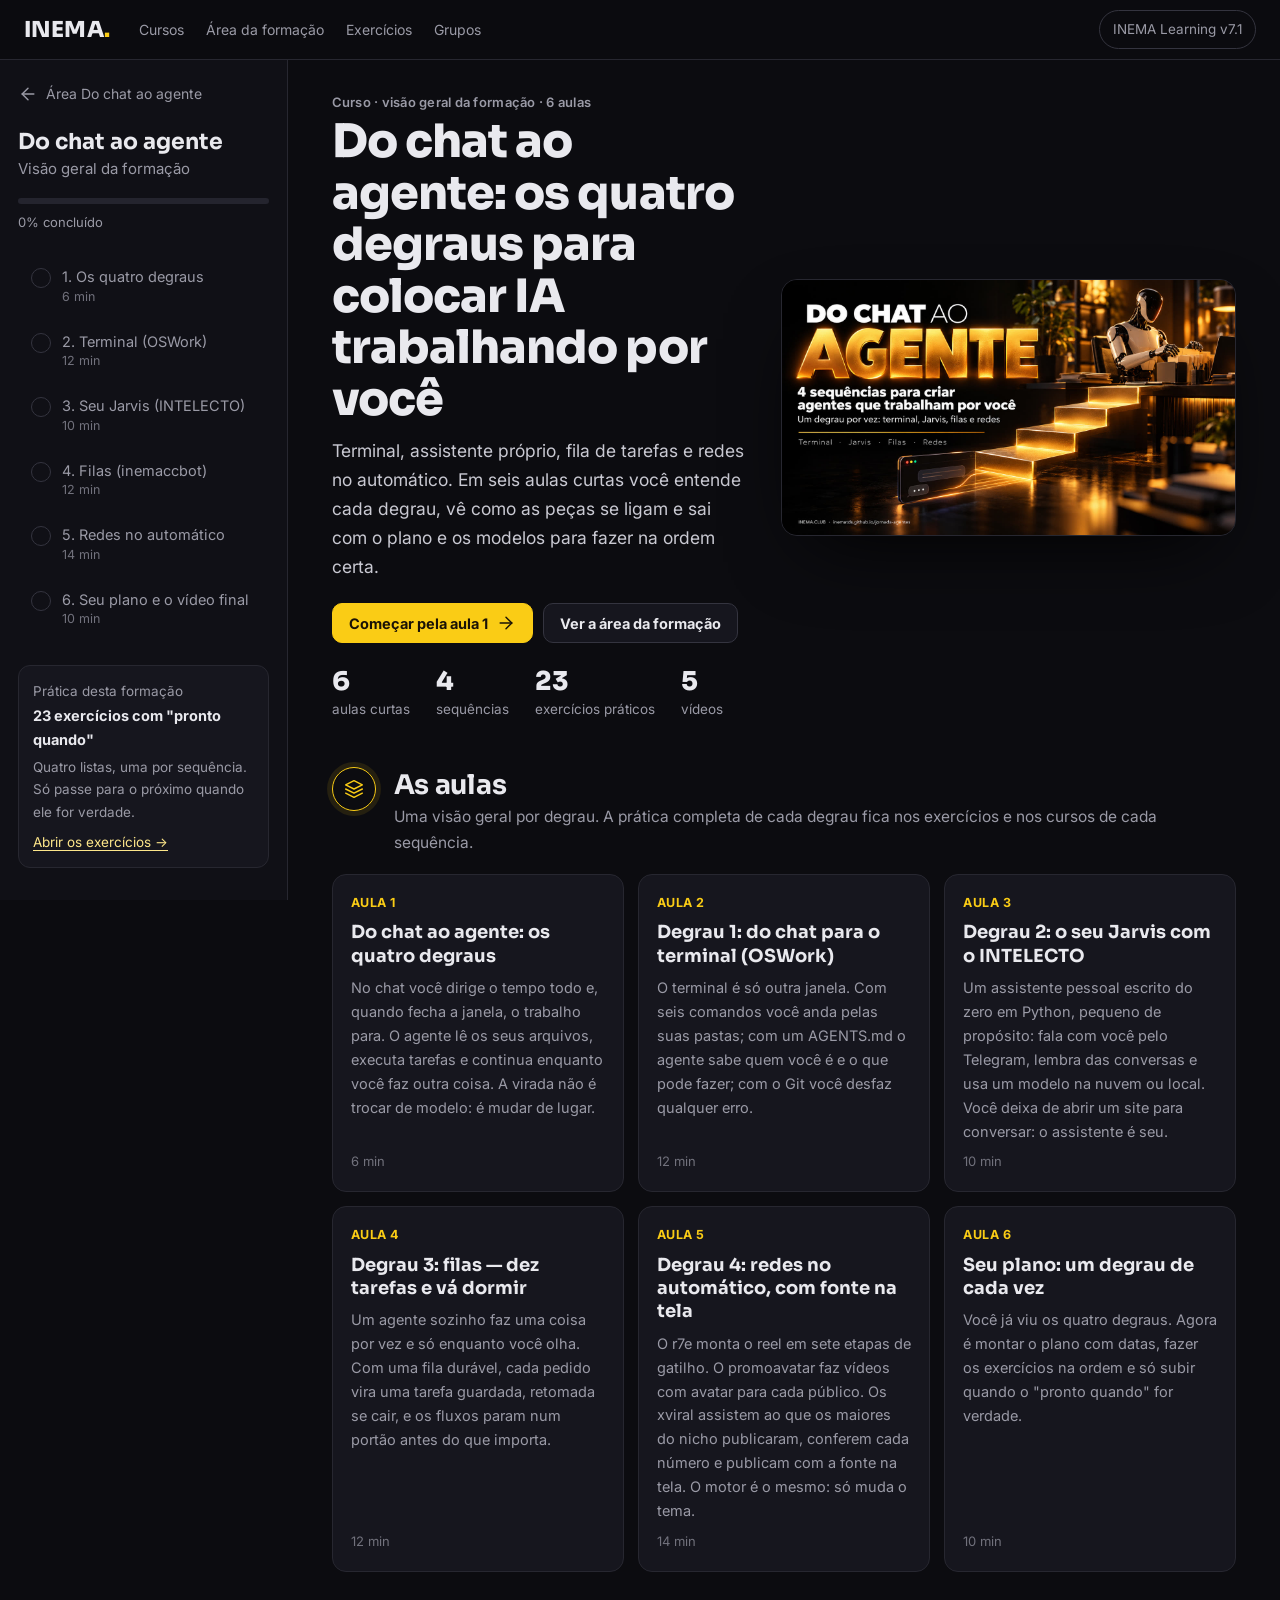
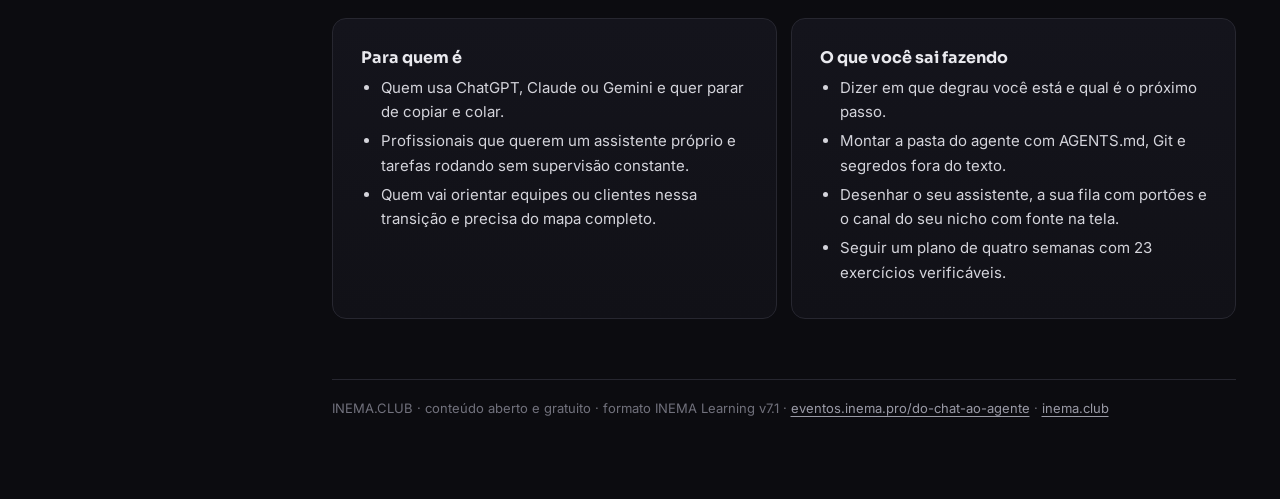
==== index.html @ 0fa1756b "curso Do chat ao agente — primeiro curso INEMA Learning v7.1 (6 aulas, gerador, validador) Co-Author" ====
<!DOCTYPE html>
<html lang="pt-BR">
<head>
<meta charset="utf-8"/>
<meta name="viewport" content="width=device-width, initial-scale=1"/>
<title>Do chat ao agente · INEMA</title>
<meta name="description" content="Terminal, assistente próprio, fila de tarefas e redes no automático. Em seis aulas curtas você entende cada degrau, vê como as peças se ligam e sai com o plano e os modelos para fazer na ordem certa."/>
<meta property="og:title" content="Do chat ao agente · INEMA"/>
<meta property="og:description" content="Terminal, assistente próprio, fila de tarefas e redes no automático. Em seis aulas curtas você entende cada degrau, vê como as peças se ligam e sai com o plano e os modelos para fazer na ordem certa."/>
<meta property="og:image" content="https://inematds.github.io/do-chat-ao-agente-v71/assets/img/capa.jpg"/>
<meta name="theme-color" content="#0c0c10"/>
<link rel="icon" href="assets/img/favicon.svg" type="image/svg+xml"/>
<link rel="canonical" href="https://inematds.github.io/do-chat-ao-agente-v71/"/>
<link rel="preconnect" href="https://fonts.googleapis.com"/><link rel="preconnect" href="https://fonts.gstatic.com" crossorigin/>
<link href="https://fonts.googleapis.com/css2?family=Inter:wght@400;500;600;700&family=JetBrains+Mono:wght@400;600&family=Sora:wght@600;700;800&display=swap" rel="stylesheet"/>
<link rel="stylesheet" href="assets/v71.css"/>
</head><body data-curso="do-chat-ao-agente-v71" data-total="6"><a class="skip" href="#conteudo">Pular para o conteúdo</a><header class="topo"><button type="button" class="menu-btn" aria-expanded="false" aria-controls="lado"><svg class="ico" viewBox="0 0 24 24" aria-hidden="true"><line x1="3" y1="6" x2="21" y2="6"/><line x1="3" y1="12" x2="21" y2="12"/><line x1="3" y1="18" x2="21" y2="18"/></svg>Aulas</button><a class="marca" href="index.html">INEMA<span>.</span></a><nav aria-label="INEMA"><a href="https://inema.club/">Cursos</a><a href="https://eventos.inema.pro/do-chat-ao-agente/">Área da formação</a><a href="https://inematds.github.io/jornada-agentes/guia/">Exercícios</a><a href="https://t.me/apoioinema">Grupos</a></nav><div class="dir"><span class="pill">INEMA Learning v7.1</span></div></header><div class="casca"><aside class="lado" id="lado" aria-label="Aulas"><a class="voltar" href="https://eventos.inema.pro/do-chat-ao-agente/"><svg class="ico" viewBox="0 0 24 24" aria-hidden="true"><line x1="19" y1="12" x2="5" y2="12"/><polyline points="12 19 5 12 12 5"/></svg>Área Do chat ao agente</a><p class="curso-nome">Do chat ao agente</p><p class="curso-sub">Visão geral da formação</p><div class="prog" aria-hidden="true"><i></i></div><span class="prog-txt"><span data-pct>0</span>% concluído</span><ol class="lista-aulas"><li><a href="aulas/visao-geral/index.html" data-slug="visao-geral" class=""><span class="st" aria-hidden="true"></span><span>1. Os quatro degraus<small>6 min</small></span></a></li><li><a href="aulas/terminal/index.html" data-slug="terminal" class=""><span class="st" aria-hidden="true"></span><span>2. Terminal (OSWork)<small>12 min</small></span></a></li><li><a href="aulas/jarvis/index.html" data-slug="jarvis" class=""><span class="st" aria-hidden="true"></span><span>3. Seu Jarvis (INTELECTO)<small>10 min</small></span></a></li><li><a href="aulas/filas/index.html" data-slug="filas" class=""><span class="st" aria-hidden="true"></span><span>4. Filas (inemaccbot)<small>12 min</small></span></a></li><li><a href="aulas/redes/index.html" data-slug="redes" class=""><span class="st" aria-hidden="true"></span><span>5. Redes no automático<small>14 min</small></span></a></li><li><a href="aulas/plano/index.html" data-slug="plano" class=""><span class="st" aria-hidden="true"></span><span>6. Seu plano e o vídeo final<small>10 min</small></span></a></li></ol><div class="lado-card">Prática desta formação<b>23 exercícios com "pronto quando"</b>Quatro listas, uma por sequência. Só passe para o próximo quando ele for verdade.<br/><a href="https://inematds.github.io/jornada-agentes/guia/" target="_blank" rel="noopener">Abrir os exercícios →</a></div></aside><main class="principal" id="conteudo"><div class="miolo"><div class="hero"><div><p class="kicker">Curso · visão geral da formação · 6 aulas</p><h1>Do chat ao agente: os quatro degraus para colocar IA trabalhando por você</h1><p class="lead">Terminal, assistente próprio, fila de tarefas e redes no automático. Em seis aulas curtas você entende cada degrau, vê como as peças se ligam e sai com o plano e os modelos para fazer na ordem certa.</p><div class="acoes-topo" style="margin-top:22px"><a class="btn cheio" href="aulas/visao-geral/index.html">Começar pela aula 1 <svg class="ico" viewBox="0 0 24 24" aria-hidden="true"><line x1="5" y1="12" x2="19" y2="12"/><polyline points="12 5 19 12 12 19"/></svg></a><a class="btn neutro" href="https://eventos.inema.pro/do-chat-ao-agente/">Ver a área da formação</a></div><div class="numeros"><div><b>6</b>aulas curtas</div><div><b>4</b>sequências</div><div><b>23</b>exercícios práticos</div><div><b>5</b>vídeos</div></div></div><figure class="banner" style="margin:0"><img src="assets/img/capa.jpg" alt="Do chat ao agente: a jornada em quatro sequências — terminal, Jarvis, filas e redes." width="1400" height="788"/></figure></div><section class="secao"><div class="sec-cab"><span class="num" aria-hidden="true"><svg class="ico" viewBox="0 0 24 24" aria-hidden="true"><polygon points="12 2 2 7 12 12 22 7 12 2"/><polyline points="2 17 12 22 22 17"/><polyline points="2 12 12 17 22 12"/></svg></span><div><h2>As aulas</h2><p>Uma visão geral por degrau. A prática completa de cada degrau fica nos exercícios e nos cursos de cada sequência.</p></div></div><div class="grade-aulas"><a class="card-aula" href="aulas/visao-geral/index.html"><span class="k">Aula 1</span><h3>Do chat ao agente: os quatro degraus</h3><p>No chat você dirige o tempo todo e, quando fecha a janela, o trabalho para. O agente lê os seus arquivos, executa tarefas e continua enquanto você faz outra coisa. A virada não é trocar de modelo: é mudar de lugar.</p><span class="m">6 min</span></a><a class="card-aula" href="aulas/terminal/index.html"><span class="k">Aula 2</span><h3>Degrau 1: do chat para o terminal (OSWork)</h3><p>O terminal é só outra janela. Com seis comandos você anda pelas suas pastas; com um AGENTS.md o agente sabe quem você é e o que pode fazer; com o Git você desfaz qualquer erro.</p><span class="m">12 min</span></a><a class="card-aula" href="aulas/jarvis/index.html"><span class="k">Aula 3</span><h3>Degrau 2: o seu Jarvis com o INTELECTO</h3><p>Um assistente pessoal escrito do zero em Python, pequeno de propósito: fala com você pelo Telegram, lembra das conversas e usa um modelo na nuvem ou local. Você deixa de abrir um site para conversar: o assistente é seu.</p><span class="m">10 min</span></a><a class="card-aula" href="aulas/filas/index.html"><span class="k">Aula 4</span><h3>Degrau 3: filas — dez tarefas e vá dormir</h3><p>Um agente sozinho faz uma coisa por vez e só enquanto você olha. Com uma fila durável, cada pedido vira uma tarefa guardada, retomada se cair, e os fluxos param num portão antes do que importa.</p><span class="m">12 min</span></a><a class="card-aula" href="aulas/redes/index.html"><span class="k">Aula 5</span><h3>Degrau 4: redes no automático, com fonte na tela</h3><p>O r7e monta o reel em sete etapas de gatilho. O promoavatar faz vídeos com avatar para cada público. Os xviral assistem ao que os maiores do nicho publicaram, conferem cada número e publicam com a fonte na tela. O motor é o mesmo: só muda o tema.</p><span class="m">14 min</span></a><a class="card-aula" href="aulas/plano/index.html"><span class="k">Aula 6</span><h3>Seu plano: um degrau de cada vez</h3><p>Você já viu os quatro degraus. Agora é montar o plano com datas, fazer os exercícios na ordem e só subir quando o "pronto quando" for verdade.</p><span class="m">10 min</span></a></div></section><section class="secao"><div class="duas"><div class="painel"><h3>Para quem é</h3><ul><li>Quem usa ChatGPT, Claude ou Gemini e quer parar de copiar e colar.</li><li>Profissionais que querem um assistente próprio e tarefas rodando sem supervisão constante.</li><li>Quem vai orientar equipes ou clientes nessa transição e precisa do mapa completo.</li></ul></div><div class="painel"><h3>O que você sai fazendo</h3><ul><li>Dizer em que degrau você está e qual é o próximo passo.</li><li>Montar a pasta do agente com AGENTS.md, Git e segredos fora do texto.</li><li>Desenhar o seu assistente, a sua fila com portões e o canal do seu nicho com fonte na tela.</li><li>Seguir um plano de quatro semanas com 23 exercícios verificáveis.</li></ul></div></div></section><footer class="rodape">INEMA.CLUB · conteúdo aberto e gratuito · formato INEMA Learning v7.1 · <a href="https://eventos.inema.pro/do-chat-ao-agente/">eventos.inema.pro/do-chat-ao-agente</a> · <a href="https://inema.club/">inema.club</a></footer></div></main></div><script src="assets/v71.js"></script></body></html>
---- assets/v71.css ----
/* INEMA Learning v7.1 — layout do mock "Agentes de IA na Prática" + didática v7 */
:root{
  --bg:#0c0c10;--bg2:#101016;--card:#16161e;--card2:#1b1b24;--line:#272730;--line2:#34343f;
  --txt:#e9e9ee;--mut:#9a9aa6;--mut2:#71717c;
  --amb:#FACC15;--amb2:#fde68a;--amb-ink:#1a1206;--amb-a:rgba(250,204,21,.10);--amb-b:rgba(250,204,21,.32);
  --ok:#4ade80;--ok-a:rgba(74,222,128,.10);--bad:#f87171;--bad-a:rgba(248,113,113,.10);--sky:#38bdf8;
  --side:288px;--top:60px;--max:1180px;--r:14px;
  --sora:"Sora",ui-sans-serif,system-ui,sans-serif;--inter:"Inter",ui-sans-serif,system-ui,sans-serif;--mono:"JetBrains Mono",ui-monospace,SFMono-Regular,Menlo,monospace;
}
*{box-sizing:border-box}
[hidden]{display:none!important}
html{background:var(--bg);scroll-behavior:smooth;scroll-padding-top:calc(var(--top) + 16px)}
body{margin:0;background:var(--bg);color:var(--txt);font:16px/1.65 var(--inter);-webkit-font-smoothing:antialiased}
a{color:var(--amb2);text-underline-offset:3px}
img,video,svg{max-width:100%}
code{font-family:var(--mono);font-size:.88em;background:#1f1f29;border:1px solid var(--line);border-radius:6px;padding:.08em .38em;color:#f5f5f7}
:focus-visible{outline:2px solid var(--amb);outline-offset:3px;border-radius:8px}
.skip{position:fixed;left:16px;top:-60px;z-index:99;background:var(--amb);color:var(--amb-ink);padding:8px 14px;border-radius:10px;font-weight:700}
.skip:focus{top:10px}
.ico{width:20px;height:20px;flex:none;stroke:currentColor;fill:none;stroke-width:1.7;stroke-linecap:round;stroke-linejoin:round}

/* barra do topo */
.topo{position:sticky;top:0;z-index:60;height:var(--top);display:flex;align-items:center;gap:28px;padding:0 24px;background:rgba(12,12,16,.92);backdrop-filter:blur(12px);border-bottom:1px solid var(--line)}
.marca{font:800 22px/1 var(--sora);letter-spacing:.02em;color:var(--txt);text-decoration:none}
.marca span{color:var(--amb)}
.topo nav{display:flex;gap:22px;font-size:14px}
.topo nav a{color:var(--mut);text-decoration:none}.topo nav a:hover{color:var(--txt)}
.topo .dir{margin-left:auto;display:flex;gap:10px;align-items:center}
.menu-btn{display:none;align-items:center;gap:8px;background:var(--card);border:1px solid var(--line);color:var(--txt);border-radius:10px;padding:8px 12px;font:600 14px var(--inter);cursor:pointer}

/* casca */
.casca{display:grid;grid-template-columns:var(--side) minmax(0,1fr);min-height:calc(100vh - var(--top))}
.lado{position:sticky;top:var(--top);height:calc(100vh - var(--top));overflow-y:auto;border-right:1px solid var(--line);padding:22px 18px 30px;background:var(--bg2)}
.voltar{display:inline-flex;gap:8px;align-items:center;color:var(--mut);font-size:14px;text-decoration:none}
.voltar:hover{color:var(--txt)}
.curso-nome{margin:18px 0 2px;font:700 22px/1.2 var(--sora)}
.curso-sub{margin:0;color:var(--mut);font-size:15px}
.prog{margin:16px 0 4px;height:6px;border-radius:99px;background:#24242e;overflow:hidden}
.prog i{display:block;height:100%;width:0;background:var(--amb);border-radius:99px;transition:width .4s}
.prog-txt{font-size:13px;color:var(--mut)}
.lista-aulas{list-style:none;margin:22px 0 0;padding:0;display:grid;gap:4px}
.lista-aulas a{display:flex;gap:11px;align-items:flex-start;padding:10px 12px;border-radius:10px;color:var(--mut);text-decoration:none;font-size:14.5px;line-height:1.35;border:1px solid transparent}
.lista-aulas a:hover{background:var(--card);color:var(--txt)}
.lista-aulas a .st{flex:none;width:20px;height:20px;border-radius:50%;border:1.6px solid var(--line2);display:grid;place-items:center;margin-top:1px}
.lista-aulas a.feita .st{background:var(--ok-a);border-color:var(--ok)}
.lista-aulas a.feita .st::after{content:"";width:8px;height:5px;border:2px solid var(--ok);border-top:0;border-right:0;transform:rotate(-45deg) translate(1px,-1px)}
.lista-aulas a.atual{background:var(--amb-a);border-color:var(--amb-b);color:var(--txt)}
.lista-aulas a.atual .st{border-color:var(--amb);background:var(--amb)}
.lista-aulas small{display:block;color:var(--mut2);font-size:12.5px;margin-top:2px}
.lado-card{margin-top:26px;border:1px solid var(--line);border-radius:12px;padding:14px;background:var(--card);font-size:13.5px;color:var(--mut)}
.lado-card b{display:block;color:var(--txt);font-size:14.5px;margin:2px 0 4px}
.lado-card a{display:inline-block;margin-top:8px}

/* principal */
.principal{min-width:0;padding:34px clamp(18px,3.4vw,48px) 80px}
.miolo{max-width:var(--max);margin:0 auto}
.aula-topo{display:flex;gap:24px;align-items:flex-start;justify-content:space-between}
.kicker{margin:0 0 6px;font:600 13px var(--inter);color:var(--mut);letter-spacing:.02em}
h1{margin:0;font:800 clamp(30px,4vw,46px)/1.12 var(--sora);letter-spacing:-.02em}
.lead{margin:12px 0 0;max-width:68ch;color:#c9c9d2;font-size:17.5px}
.acoes-topo{display:flex;gap:10px;flex:none;margin-top:8px}
.pill{display:inline-flex;align-items:center;gap:7px;border:1px solid var(--line2);border-radius:99px;padding:7px 13px;font-size:13.5px;color:var(--mut);white-space:nowrap}
.btn{display:inline-flex;align-items:center;gap:8px;border-radius:10px;padding:9px 16px;font:700 14.5px var(--inter);text-decoration:none;cursor:pointer;border:1px solid var(--amb-b);color:var(--amb);background:var(--amb-a);white-space:nowrap}
.btn:hover{background:rgba(250,204,21,.18)}
.btn.cheio{background:var(--amb);color:var(--amb-ink);border-color:var(--amb)}
.btn.cheio:hover{background:#fde047}
.btn.neutro{border-color:var(--line2);color:var(--txt);background:var(--card)}

/* nesta aula */
.nesta{margin:26px 0 8px;border:1px solid var(--line);border-radius:var(--r);background:var(--card);padding:18px 20px}
.nesta h2{margin:0 0 14px;font:700 17px var(--sora)}
.nesta ul{list-style:none;margin:0;padding:0;display:grid;grid-template-columns:repeat(4,minmax(0,1fr));gap:14px}
.nesta li{display:flex;gap:12px;align-items:center;font-size:14.5px;color:#d4d4db;line-height:1.35}
.nesta li .ic{flex:none;width:38px;height:38px;border-radius:10px;border:1px solid var(--amb-b);background:var(--amb-a);display:grid;place-items:center;color:var(--amb)}
.objetivo{margin:14px 0 0;padding:12px 16px;border-left:3px solid var(--amb);background:var(--bg2);border-radius:0 10px 10px 0;font-size:15px;color:#d8d8df}
.objetivo b{color:var(--amb)}

/* seções numeradas */
.secao{margin-top:46px}
.sec-cab{display:flex;gap:18px;align-items:flex-start;margin-bottom:18px}
.num{flex:none;width:44px;height:44px;border-radius:50%;display:grid;place-items:center;border:1.6px solid var(--amb);color:var(--amb);font:700 18px var(--sora);box-shadow:0 0 0 5px var(--amb-a)}
.sec-cab h2{margin:2px 0 2px;font:700 clamp(22px,2.4vw,27px)/1.25 var(--sora);letter-spacing:-.01em}
.sec-cab p{margin:0;color:var(--mut);font-size:15.5px}
.painel{border:1px solid var(--line);border-radius:var(--r);background:linear-gradient(180deg,#14141c,#111117);padding:clamp(16px,2.4vw,28px)}
.texto p{margin:0 0 12px;max-width:74ch;color:#d4d4db}
.texto p:last-child{margin-bottom:0}
.texto b{color:var(--txt)}

/* diagrama (infográfico) */
.dg{display:flex;align-items:stretch;gap:0;justify-content:center}
.dg-no{position:relative;flex:1 1 0;min-width:0;border:1px solid var(--line2);border-radius:12px;background:var(--card);padding:16px 14px;text-align:left;cursor:pointer;color:var(--txt);font:inherit;transition:border-color .2s,box-shadow .2s,transform .2s;display:flex;flex-direction:column;gap:8px}
.dg-no:hover{border-color:#4a4a56;transform:translateY(-2px)}
.dg-no.forte{border-color:var(--amb);box-shadow:0 0 0 1px var(--amb-b),0 18px 50px -20px rgba(250,204,21,.35);background:linear-gradient(180deg,rgba(250,204,21,.07),var(--card) 60%)}
.dg-no[aria-pressed="true"]{border-color:var(--amb);box-shadow:0 0 0 3px var(--amb-a)}
.dg-no .cab{display:flex;gap:10px;align-items:center;font:700 15.5px/1.25 var(--sora)}
.dg-no .cab .ic{width:34px;height:34px;border-radius:9px;display:grid;place-items:center;background:#20202a;color:var(--amb);flex:none}
.dg-no.forte .cab .ic{background:var(--amb);color:var(--amb-ink)}
.dg-no .sub{font-size:13px;color:var(--mut);line-height:1.4}
.dg-no ul{list-style:none;margin:2px 0 0;padding:0;display:grid;gap:6px}
.dg-no li{display:flex;gap:8px;align-items:center;font-size:13px;color:#d0d0d8;border:1px solid var(--line);border-radius:8px;padding:6px 8px;background:#121219;line-height:1.3}
.dg-no li .ico{width:15px;height:15px;color:var(--amb)}
.dg-seta{flex:none;width:34px;display:grid;place-items:center;color:var(--amb)}
.dg-seta svg{width:24px;height:24px}
.dg-volta{margin-top:12px;border:1.5px dashed var(--amb-b);border-top:0;border-radius:0 0 14px 14px;height:22px;position:relative}
.dg-volta span{position:absolute;left:50%;bottom:-11px;transform:translateX(-50%);background:#121218;padding:0 10px;color:var(--amb);font-size:13px;white-space:nowrap}
.dg-detalhe{margin-top:22px;border:1px solid var(--line);border-radius:12px;background:var(--bg2);padding:14px 16px;min-height:56px;font-size:15px;color:#d4d4db}
.dg-detalhe b{color:var(--amb)}
.dg-legenda{margin:12px 0 0;font-size:13px;color:var(--mut2)}
.dg.escada{align-items:flex-end}
.dg.escada .dg-seta{align-self:center}
.dg.escada .dg-no:nth-of-type(2){margin-bottom:28px}.dg.escada .dg-no:nth-of-type(3){margin-bottom:56px}.dg.escada .dg-no:nth-of-type(4){margin-bottom:84px}

/* passos (exploração) */
.passos-tabs{display:grid;grid-template-columns:repeat(var(--n,4),minmax(0,1fr));gap:10px}
.ptab{display:flex;gap:12px;align-items:center;text-align:left;border:1px solid var(--line2);background:var(--card);color:var(--txt);border-radius:12px;padding:12px 14px;cursor:pointer;font:inherit}
.ptab .pn{flex:none;width:32px;height:32px;border-radius:50%;display:grid;place-items:center;background:#22222c;color:var(--txt);font:700 14px var(--sora)}
.ptab b{display:block;font:700 14.5px/1.25 var(--sora)}
.ptab small{display:block;color:var(--mut);font-size:12.5px;line-height:1.3;margin-top:2px}
.ptab[aria-selected="true"]{background:var(--amb);border-color:var(--amb);color:var(--amb-ink)}
.ptab[aria-selected="true"] .pn{background:var(--amb-ink);color:var(--amb)}
.ptab[aria-selected="true"] small{color:#3f3410}
.pcorpo{margin-top:14px;display:grid;grid-template-columns:minmax(0,1fr) minmax(0,1fr);gap:16px}
.pcorpo[hidden]{display:none}
.pcorpo h3{margin:0 0 8px;font:700 19px var(--sora);color:var(--amb)}
.pcorpo p{margin:0 0 10px;color:#d4d4db;font-size:15px}
.ex{border:1px solid var(--line);border-radius:12px;background:var(--bg2);padding:14px 16px;font-size:14.5px;color:#d4d4db}
.ex .rot{display:block;font:700 13px var(--inter);color:var(--txt);margin-bottom:6px}
.ex q{display:block;color:#e7e7ec;font-style:normal}

/* código / prompt */
.cods{display:grid;grid-template-columns:minmax(0,1.1fr) minmax(0,.9fr);gap:16px;align-items:start}
.cods.um{grid-template-columns:1fr}
.cod{border:1px solid var(--line);border-radius:12px;background:#0f0f15;overflow:hidden}
.cod+.cod{margin-top:14px}
.cod-cab{display:flex;align-items:center;gap:10px;padding:9px 12px;border-bottom:1px solid var(--line);background:#14141b;font-size:13.5px;color:var(--mut)}
.cod-cab b{color:var(--txt);font-weight:600}
.copiar{margin-left:auto;display:inline-flex;gap:6px;align-items:center;border:1px solid var(--line2);background:var(--card);color:var(--txt);border-radius:8px;padding:5px 10px;font:600 12.5px var(--inter);cursor:pointer}
.copiar.ok{border-color:var(--ok);color:var(--ok)}
.cod pre{margin:0;padding:14px 16px;overflow-x:auto;font:13.5px/1.65 var(--mono);color:#e4e4ea;white-space:pre}
.cod pre .c{color:#7d7d8a}
.saida{border:1px solid var(--line);border-radius:12px;background:var(--card);overflow:hidden}
.saida-tabs{display:flex;border-bottom:1px solid var(--line)}
.saida-tabs button{background:none;border:0;border-bottom:2px solid transparent;color:var(--mut);padding:10px 14px;font:600 13.5px var(--inter);cursor:pointer}
.saida-tabs button[aria-selected="true"]{color:var(--amb);border-bottom-color:var(--amb)}
.saida-corpo{padding:14px 16px;font-size:14.5px;color:#d4d4db}
.saida-corpo[hidden]{display:none}
.saida-corpo ol,.saida-corpo ul{margin:0;padding-left:20px}
.saida-corpo li{margin:5px 0}
.selo{display:inline-block;margin-bottom:8px;font:700 11px var(--inter);letter-spacing:.06em;text-transform:uppercase;color:var(--mut);border:1px solid var(--line2);border-radius:99px;padding:2px 9px}
.selo.real{color:var(--ok);border-color:rgba(74,222,128,.4)}

/* prática */
.exs{display:grid;grid-template-columns:repeat(2,minmax(0,1fr));gap:14px}
.exc{border:1px solid var(--line);border-radius:12px;background:var(--card);padding:16px 18px;display:flex;flex-direction:column;gap:8px}
.exc .t{display:flex;gap:10px;align-items:baseline;justify-content:space-between}
.exc h3{margin:0;font:700 16px/1.3 var(--sora)}
.exc .min{flex:none;font-size:12.5px;color:var(--mut)}
.exc p{margin:0;font-size:14.5px;color:#cfcfd7}
.exc .pronto{margin-top:auto;border-top:1px solid var(--line);padding-top:10px;font-size:14px;color:#d8d8df}
.exc .pronto b{color:var(--ok)}
.exc label{display:flex;gap:8px;align-items:center;font-size:13.5px;color:var(--mut);cursor:pointer}
.exc input{accent-color:var(--amb);width:16px;height:16px}

/* vídeo */
.video{border:1px solid var(--line);border-radius:var(--r);overflow:hidden;background:#000}
.video video{display:block;width:100%;aspect-ratio:16/9;background:#000}
.video-leg{display:flex;gap:12px;align-items:center;justify-content:space-between;flex-wrap:wrap;padding:12px 16px;background:var(--card);font-size:14px;color:var(--mut)}
.video-leg b{color:var(--txt)}

/* quiz */
.quiz{display:grid;grid-template-columns:minmax(0,1.15fr) minmax(0,.85fr);gap:16px;align-items:start}
.q-cont{font-size:13px;color:var(--mut);margin:0 0 4px}
.q-p{margin:0 0 14px;font:700 18px/1.35 var(--sora)}
.q-ops{display:grid;gap:8px}
.q-op{display:flex;gap:12px;align-items:center;text-align:left;border:1px solid var(--line2);background:var(--card);color:#dcdce3;border-radius:10px;padding:10px 12px;font:inherit;font-size:15px;cursor:pointer}
.q-op .l{flex:none;width:26px;height:26px;border-radius:50%;border:1.5px solid var(--line2);display:grid;place-items:center;font:700 13px var(--sora)}
.q-op:hover:not([disabled]){border-color:#55555f}
.q-op.certa{border-color:var(--ok);background:var(--ok-a);color:var(--txt)}
.q-op.certa .l{border-color:var(--ok);color:var(--ok)}
.q-op.errada{border-color:var(--bad);background:var(--bad-a)}
.q-op.errada .l{border-color:var(--bad);color:var(--bad)}
.q-op[disabled]{cursor:default}
.q-fb{border:1px solid var(--line);border-radius:12px;background:var(--card);padding:16px;font-size:14.5px;color:#d4d4db;min-height:120px}
.q-fb .r{display:flex;gap:8px;align-items:center;font:700 16px var(--sora);margin-bottom:6px}
.q-fb .r.ok{color:var(--ok)}.q-fb .r.no{color:var(--bad)}
.q-fb .aguarda{color:var(--mut)}
.q-nav{margin-top:14px;display:flex;gap:10px;justify-content:flex-end}
.cert-tag{display:inline-flex;gap:6px;align-items:center;font-size:12px;color:var(--amb);border:1px solid var(--amb-b);border-radius:99px;padding:2px 9px;margin-left:8px;vertical-align:middle;font-family:var(--inter);font-weight:600}

/* resumo e rodapé da aula */
.resumo{display:grid;grid-template-columns:repeat(3,minmax(0,1fr));gap:14px}
.resumo div{border:1px solid var(--line);border-radius:12px;background:var(--card);padding:14px 16px;font-size:14.5px;color:#d4d4db}
.resumo div b{display:block;color:var(--amb);font:700 13px var(--inter);letter-spacing:.04em;text-transform:uppercase;margin-bottom:4px}
.fim-aula{margin-top:46px;display:flex;gap:12px;flex-wrap:wrap;justify-content:space-between;align-items:center;border-top:1px solid var(--line);padding-top:22px}
.fim-aula .concluir[aria-pressed="true"]{border-color:var(--ok);color:var(--ok);background:var(--ok-a)}
.links{display:flex;flex-wrap:wrap;gap:10px}
.links a{display:inline-flex;gap:8px;align-items:center;border:1px solid var(--line2);border-radius:10px;padding:8px 12px;color:var(--txt);text-decoration:none;font-size:14px;background:var(--card)}
.links a:hover{border-color:var(--amb-b)}
.rodape{margin-top:60px;color:var(--mut2);font-size:13px;border-top:1px solid var(--line);padding-top:18px}
.rodape a{color:var(--mut)}

/* landing do curso */
.hero{display:grid;grid-template-columns:minmax(0,1fr) minmax(0,1.1fr);gap:36px;align-items:center}
.hero .banner{border:1px solid var(--line);border-radius:16px;overflow:hidden;box-shadow:0 30px 80px -30px #000}
.hero .banner img{display:block;width:100%;height:auto}
.numeros{display:flex;gap:26px;flex-wrap:wrap;margin-top:22px}
.numeros div{font-size:13.5px;color:var(--mut)}
.numeros b{display:block;font:800 26px var(--sora);color:var(--txt)}
.grade-aulas{display:grid;grid-template-columns:repeat(3,minmax(0,1fr));gap:14px}
.card-aula{display:flex;flex-direction:column;gap:8px;border:1px solid var(--line);border-radius:14px;background:var(--card);padding:18px;text-decoration:none;color:var(--txt);transition:border-color .2s,transform .2s}
.card-aula:hover{border-color:var(--amb-b);transform:translateY(-2px)}
.card-aula .k{font-size:12.5px;color:var(--amb);font-weight:700;letter-spacing:.04em;text-transform:uppercase}
.card-aula h3{margin:0;font:700 18px/1.3 var(--sora)}
.card-aula p{margin:0;color:var(--mut);font-size:14.5px}
.card-aula .m{margin-top:auto;font-size:13px;color:var(--mut2)}
.duas{display:grid;grid-template-columns:repeat(2,minmax(0,1fr));gap:14px}
.duas .painel h3{margin:0 0 8px;font:700 16px var(--sora)}
.duas .painel ul{margin:0;padding-left:20px;color:#d4d4db;font-size:15px}
.duas .painel li{margin:4px 0}

/* responsivo */
@media (max-width:1100px){
  .nesta ul{grid-template-columns:repeat(2,minmax(0,1fr))}
  .cods,.quiz,.pcorpo{grid-template-columns:1fr}
  .grade-aulas{grid-template-columns:repeat(2,minmax(0,1fr))}
  .passos-tabs{grid-template-columns:repeat(2,minmax(0,1fr))}
}
@media (max-width:900px){
  .casca{grid-template-columns:1fr}
  .lado{position:fixed;inset:var(--top) auto 0 0;width:min(320px,88vw);z-index:70;transform:translateX(-105%);transition:transform .25s;box-shadow:20px 0 60px #000}
  body.lado-aberto .lado{transform:none}
  .menu-btn{display:inline-flex}
  .topo nav{display:none}
  .dg{flex-direction:column}
  .dg-seta{width:auto;height:30px;transform:rotate(90deg)}
  .dg.escada .dg-no{margin-bottom:0!important}
  .hero{grid-template-columns:1fr}
  .resumo,.exs,.duas{grid-template-columns:1fr}
  .aula-topo{flex-direction:column;gap:10px}
}
@media (max-width:560px){
  .principal{padding:24px 16px 60px}
  .nesta ul,.grade-aulas,.passos-tabs{grid-template-columns:1fr}
  .sec-cab{gap:12px}.num{width:38px;height:38px;font-size:16px}
  .topo{padding:0 16px;gap:12px}
  .lead{font-size:16.5px}
}
@media (prefers-reduced-motion:reduce){*{transition:none!important;scroll-behavior:auto!important}}

/* simulação da fila */
.simfila .sim-cols{display:grid;grid-template-columns:repeat(4,minmax(0,1fr));gap:14px}
.simfila .col{border:1px solid var(--line);border-radius:12px;background:var(--bg2);padding:12px;min-height:220px}
.simfila .col h3{margin:0 0 10px;display:flex;gap:8px;align-items:center;font:700 14.5px var(--sora)}
.simfila .col[data-col="feito"] h3{color:var(--ok)}.simfila .col[data-col="falhou"] h3{color:var(--bad)}
.simfila .col code{font-size:12px}
.simfila .itens{display:grid;gap:8px}
.simfila .chip{border:1px solid var(--line2);border-radius:9px;background:var(--card);padding:8px 10px;font-size:13.5px;color:#dcdce3;transition:transform .3s,border-color .3s}
.simfila .chip.rodando{border-color:var(--amb);box-shadow:0 0 0 3px var(--amb-a);transform:scale(1.02)}
.simfila [data-col="feito"] .chip{border-color:rgba(74,222,128,.35)}
.simfila [data-col="falhou"] .chip{border-color:rgba(248,113,113,.45)}
.simfila .chip.parada{border-style:dashed;border-color:var(--amb-b)}
.simfila .col[data-col="rodando"] h3{color:var(--amb)}
@media (max-width:1100px){.simfila .sim-cols{grid-template-columns:repeat(2,minmax(0,1fr))}}
.simfila .sim-acoes{display:flex;gap:10px;flex-wrap:wrap;margin:16px 0 10px}
.simfila .sim-log{border:1px solid var(--line);border-radius:10px;background:#0f0f15;padding:10px 14px;font:13.5px/1.5 var(--mono);color:var(--amb2)}
@media (max-width:700px){.simfila .sim-cols{grid-template-columns:1fr}.simfila .col{min-height:0}}

/* grades nunca passam da largura (conteúdo largo rola dentro do bloco) */
.cods>*,.quiz>*,.pcorpo>*,.hero>*,.duas>*,.exs>*,.resumo>*,.grade-aulas>*{min-width:0}
.acoes-topo{flex-wrap:wrap}
.cod-cab b{min-width:0;overflow-wrap:anywhere}
@media (max-width:560px){.btn{white-space:normal}}
@media (max-width:900px){.dg-volta{height:auto;border:0;margin-top:14px}.dg-volta span{position:static;transform:none;display:block;white-space:normal;text-align:center;padding:8px 10px;border:1.5px dashed var(--amb-b);border-radius:10px;background:transparent}}
@media (max-width:900px){.dg,.dg.escada{align-items:stretch}}
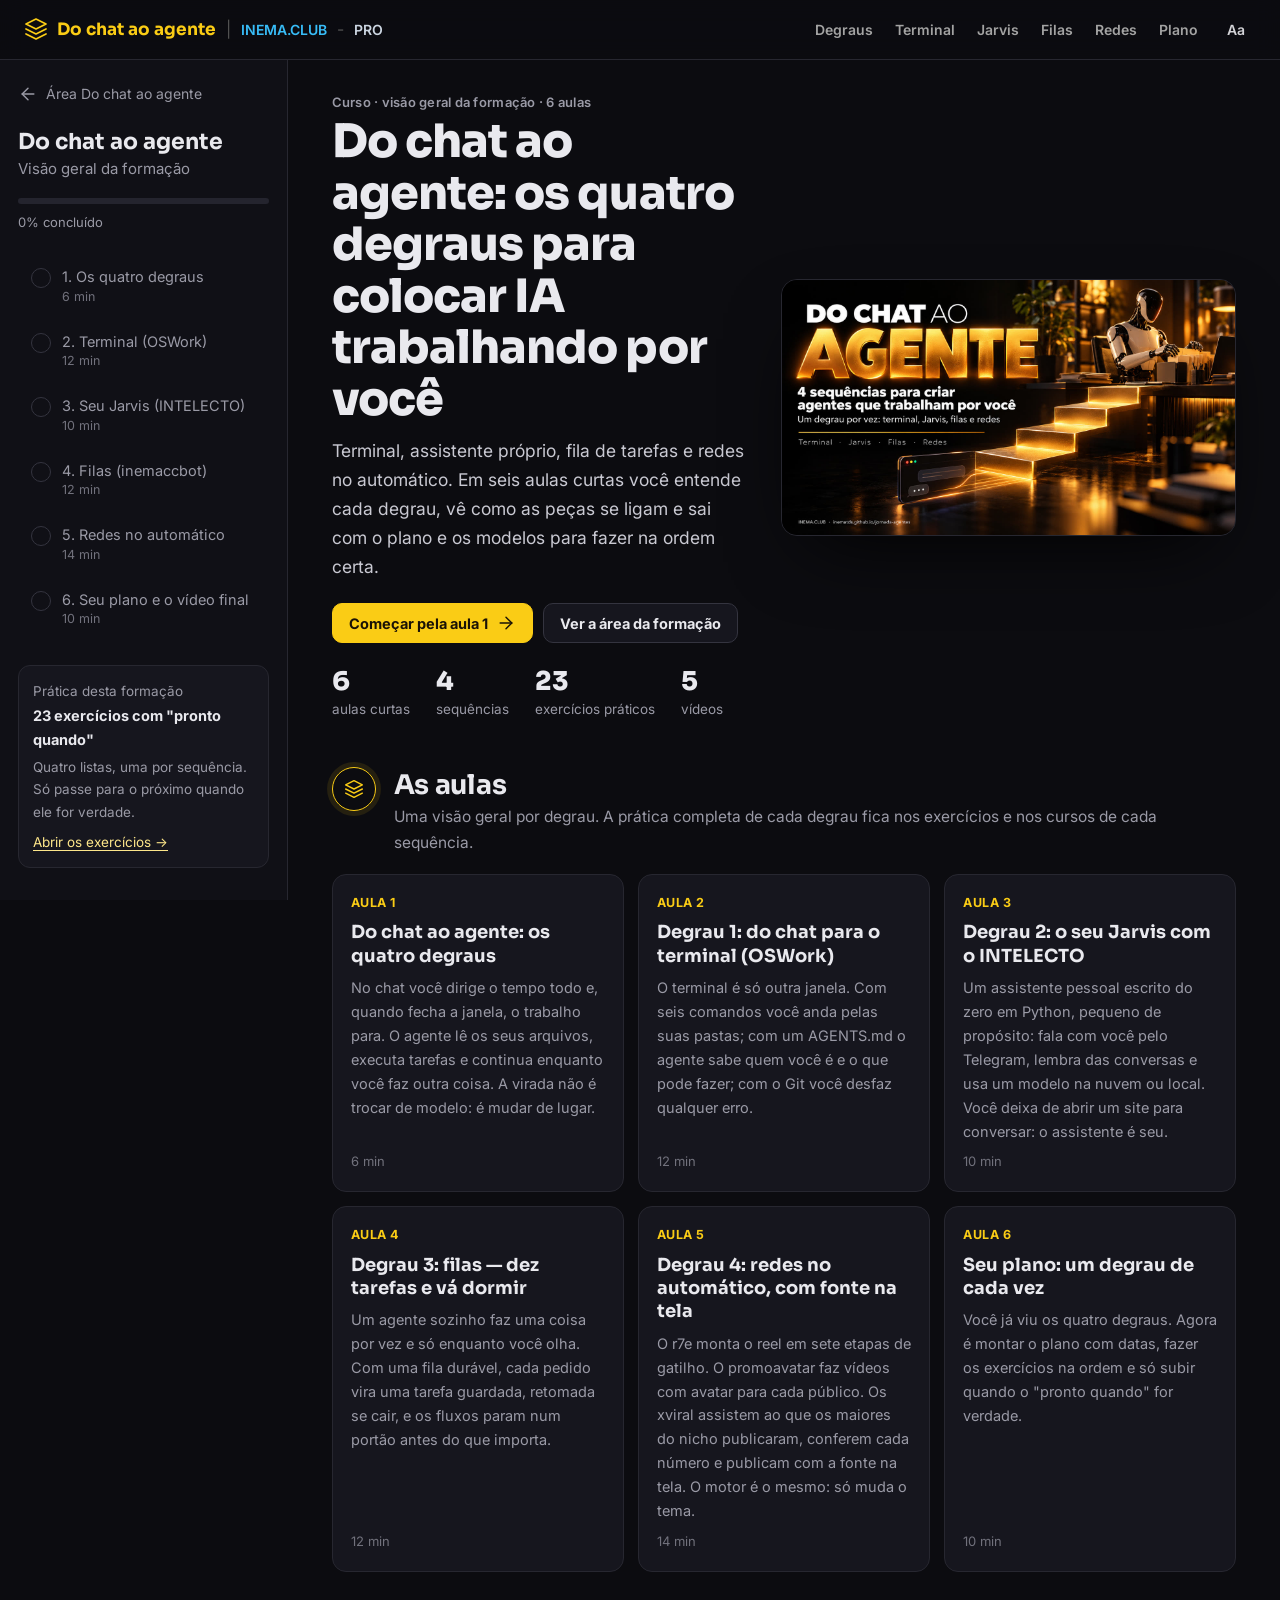
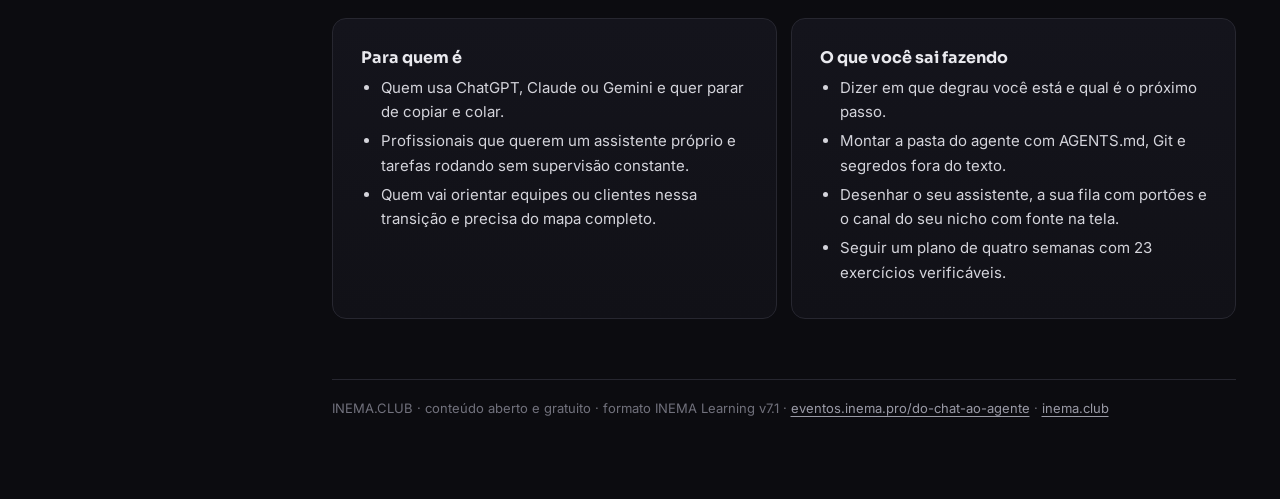
==== commit 135170c0: "topo no padrão dos cursos INEMA (v2): curso | INEMA.CLUB - PRO, uma entrada por aula (A1–A6 / nome n" ====
--- a/index.html
+++ b/index.html
@@ -14,4 +14,4 @@
 <link rel="preconnect" href="https://fonts.googleapis.com"/><link rel="preconnect" href="https://fonts.gstatic.com" crossorigin/>
 <link href="https://fonts.googleapis.com/css2?family=Inter:wght@400;500;600;700&family=JetBrains+Mono:wght@400;600&family=Sora:wght@600;700;800&display=swap" rel="stylesheet"/>
 <link rel="stylesheet" href="assets/v71.css"/>
-</head><body data-curso="do-chat-ao-agente-v71" data-total="6"><a class="skip" href="#conteudo">Pular para o conteúdo</a><header class="topo"><button type="button" class="menu-btn" aria-expanded="false" aria-controls="lado"><svg class="ico" viewBox="0 0 24 24" aria-hidden="true"><line x1="3" y1="6" x2="21" y2="6"/><line x1="3" y1="12" x2="21" y2="12"/><line x1="3" y1="18" x2="21" y2="18"/></svg>Aulas</button><a class="marca" href="index.html">INEMA<span>.</span></a><nav aria-label="INEMA"><a href="https://inema.club/">Cursos</a><a href="https://eventos.inema.pro/do-chat-ao-agente/">Área da formação</a><a href="https://inematds.github.io/jornada-agentes/guia/">Exercícios</a><a href="https://t.me/apoioinema">Grupos</a></nav><div class="dir"><span class="pill">INEMA Learning v7.1</span></div></header><div class="casca"><aside class="lado" id="lado" aria-label="Aulas"><a class="voltar" href="https://eventos.inema.pro/do-chat-ao-agente/"><svg class="ico" viewBox="0 0 24 24" aria-hidden="true"><line x1="19" y1="12" x2="5" y2="12"/><polyline points="12 19 5 12 12 5"/></svg>Área Do chat ao agente</a><p class="curso-nome">Do chat ao agente</p><p class="curso-sub">Visão geral da formação</p><div class="prog" aria-hidden="true"><i></i></div><span class="prog-txt"><span data-pct>0</span>% concluído</span><ol class="lista-aulas"><li><a href="aulas/visao-geral/index.html" data-slug="visao-geral" class=""><span class="st" aria-hidden="true"></span><span>1. Os quatro degraus<small>6 min</small></span></a></li><li><a href="aulas/terminal/index.html" data-slug="terminal" class=""><span class="st" aria-hidden="true"></span><span>2. Terminal (OSWork)<small>12 min</small></span></a></li><li><a href="aulas/jarvis/index.html" data-slug="jarvis" class=""><span class="st" aria-hidden="true"></span><span>3. Seu Jarvis (INTELECTO)<small>10 min</small></span></a></li><li><a href="aulas/filas/index.html" data-slug="filas" class=""><span class="st" aria-hidden="true"></span><span>4. Filas (inemaccbot)<small>12 min</small></span></a></li><li><a href="aulas/redes/index.html" data-slug="redes" class=""><span class="st" aria-hidden="true"></span><span>5. Redes no automático<small>14 min</small></span></a></li><li><a href="aulas/plano/index.html" data-slug="plano" class=""><span class="st" aria-hidden="true"></span><span>6. Seu plano e o vídeo final<small>10 min</small></span></a></li></ol><div class="lado-card">Prática desta formação<b>23 exercícios com "pronto quando"</b>Quatro listas, uma por sequência. Só passe para o próximo quando ele for verdade.<br/><a href="https://inematds.github.io/jornada-agentes/guia/" target="_blank" rel="noopener">Abrir os exercícios →</a></div></aside><main class="principal" id="conteudo"><div class="miolo"><div class="hero"><div><p class="kicker">Curso · visão geral da formação · 6 aulas</p><h1>Do chat ao agente: os quatro degraus para colocar IA trabalhando por você</h1><p class="lead">Terminal, assistente próprio, fila de tarefas e redes no automático. Em seis aulas curtas você entende cada degrau, vê como as peças se ligam e sai com o plano e os modelos para fazer na ordem certa.</p><div class="acoes-topo" style="margin-top:22px"><a class="btn cheio" href="aulas/visao-geral/index.html">Começar pela aula 1 <svg class="ico" viewBox="0 0 24 24" aria-hidden="true"><line x1="5" y1="12" x2="19" y2="12"/><polyline points="12 5 19 12 12 19"/></svg></a><a class="btn neutro" href="https://eventos.inema.pro/do-chat-ao-agente/">Ver a área da formação</a></div><div class="numeros"><div><b>6</b>aulas curtas</div><div><b>4</b>sequências</div><div><b>23</b>exercícios práticos</div><div><b>5</b>vídeos</div></div></div><figure class="banner" style="margin:0"><img src="assets/img/capa.jpg" alt="Do chat ao agente: a jornada em quatro sequências — terminal, Jarvis, filas e redes." width="1400" height="788"/></figure></div><section class="secao"><div class="sec-cab"><span class="num" aria-hidden="true"><svg class="ico" viewBox="0 0 24 24" aria-hidden="true"><polygon points="12 2 2 7 12 12 22 7 12 2"/><polyline points="2 17 12 22 22 17"/><polyline points="2 12 12 17 22 12"/></svg></span><div><h2>As aulas</h2><p>Uma visão geral por degrau. A prática completa de cada degrau fica nos exercícios e nos cursos de cada sequência.</p></div></div><div class="grade-aulas"><a class="card-aula" href="aulas/visao-geral/index.html"><span class="k">Aula 1</span><h3>Do chat ao agente: os quatro degraus</h3><p>No chat você dirige o tempo todo e, quando fecha a janela, o trabalho para. O agente lê os seus arquivos, executa tarefas e continua enquanto você faz outra coisa. A virada não é trocar de modelo: é mudar de lugar.</p><span class="m">6 min</span></a><a class="card-aula" href="aulas/terminal/index.html"><span class="k">Aula 2</span><h3>Degrau 1: do chat para o terminal (OSWork)</h3><p>O terminal é só outra janela. Com seis comandos você anda pelas suas pastas; com um AGENTS.md o agente sabe quem você é e o que pode fazer; com o Git você desfaz qualquer erro.</p><span class="m">12 min</span></a><a class="card-aula" href="aulas/jarvis/index.html"><span class="k">Aula 3</span><h3>Degrau 2: o seu Jarvis com o INTELECTO</h3><p>Um assistente pessoal escrito do zero em Python, pequeno de propósito: fala com você pelo Telegram, lembra das conversas e usa um modelo na nuvem ou local. Você deixa de abrir um site para conversar: o assistente é seu.</p><span class="m">10 min</span></a><a class="card-aula" href="aulas/filas/index.html"><span class="k">Aula 4</span><h3>Degrau 3: filas — dez tarefas e vá dormir</h3><p>Um agente sozinho faz uma coisa por vez e só enquanto você olha. Com uma fila durável, cada pedido vira uma tarefa guardada, retomada se cair, e os fluxos param num portão antes do que importa.</p><span class="m">12 min</span></a><a class="card-aula" href="aulas/redes/index.html"><span class="k">Aula 5</span><h3>Degrau 4: redes no automático, com fonte na tela</h3><p>O r7e monta o reel em sete etapas de gatilho. O promoavatar faz vídeos com avatar para cada público. Os xviral assistem ao que os maiores do nicho publicaram, conferem cada número e publicam com a fonte na tela. O motor é o mesmo: só muda o tema.</p><span class="m">14 min</span></a><a class="card-aula" href="aulas/plano/index.html"><span class="k">Aula 6</span><h3>Seu plano: um degrau de cada vez</h3><p>Você já viu os quatro degraus. Agora é montar o plano com datas, fazer os exercícios na ordem e só subir quando o "pronto quando" for verdade.</p><span class="m">10 min</span></a></div></section><section class="secao"><div class="duas"><div class="painel"><h3>Para quem é</h3><ul><li>Quem usa ChatGPT, Claude ou Gemini e quer parar de copiar e colar.</li><li>Profissionais que querem um assistente próprio e tarefas rodando sem supervisão constante.</li><li>Quem vai orientar equipes ou clientes nessa transição e precisa do mapa completo.</li></ul></div><div class="painel"><h3>O que você sai fazendo</h3><ul><li>Dizer em que degrau você está e qual é o próximo passo.</li><li>Montar a pasta do agente com AGENTS.md, Git e segredos fora do texto.</li><li>Desenhar o seu assistente, a sua fila com portões e o canal do seu nicho com fonte na tela.</li><li>Seguir um plano de quatro semanas com 23 exercícios verificáveis.</li></ul></div></div></section><footer class="rodape">INEMA.CLUB · conteúdo aberto e gratuito · formato INEMA Learning v7.1 · <a href="https://eventos.inema.pro/do-chat-ao-agente/">eventos.inema.pro/do-chat-ao-agente</a> · <a href="https://inema.club/">inema.club</a></footer></div></main></div><script src="assets/v71.js"></script></body></html>
+</head><body data-curso="do-chat-ao-agente-v71" data-total="6"><a class="skip" href="#conteudo">Pular para o conteúdo</a><header class="topo"><div class="esq"><button type="button" class="menu-btn" aria-expanded="false" aria-controls="lado"><svg class="ico" viewBox="0 0 24 24" aria-hidden="true"><line x1="3" y1="6" x2="21" y2="6"/><line x1="3" y1="12" x2="21" y2="12"/><line x1="3" y1="18" x2="21" y2="18"/></svg><span class="sr">Aulas</span></button><a class="marca" href="index.html"><svg class="ico" viewBox="0 0 24 24" aria-hidden="true"><polygon points="12 2 2 7 12 12 22 7 12 2"/><polyline points="2 17 12 22 22 17"/><polyline points="2 12 12 17 22 12"/></svg><span>Do chat ao agente</span></a><span class="sep">|</span><a class="club" href="https://inema.club" target="_blank" rel="noopener">INEMA.CLUB</a><span class="tr">-</span><a class="pro" href="https://inema.pro" target="_blank" rel="noopener">PRO</a></div><nav class="dir" aria-label="Aulas"><a href="aulas/visao-geral/index.html" class="tlink" title="Do chat ao agente: os quatro degraus"><span class="curto">A1</span><span class="longo">Degraus</span></a><a href="aulas/terminal/index.html" class="tlink" title="Degrau 1: do chat para o terminal (OSWork)"><span class="curto">A2</span><span class="longo">Terminal</span></a><a href="aulas/jarvis/index.html" class="tlink" title="Degrau 2: o seu Jarvis com o INTELECTO"><span class="curto">A3</span><span class="longo">Jarvis</span></a><a href="aulas/filas/index.html" class="tlink" title="Degrau 3: filas — dez tarefas e vá dormir"><span class="curto">A4</span><span class="longo">Filas</span></a><a href="aulas/redes/index.html" class="tlink" title="Degrau 4: redes no automático, com fonte na tela"><span class="curto">A5</span><span class="longo">Redes</span></a><a href="aulas/plano/index.html" class="tlink" title="Seu plano: um degrau de cada vez"><span class="curto">A6</span><span class="longo">Plano</span></a><div class="aa"><button type="button" class="aa-btn" aria-expanded="false" aria-controls="aparencia" title="Aparência">Aa</button><div class="aa-pop" id="aparencia" hidden><p>Tamanho do texto</p><div class="aa-seg"><button type="button" data-escala="0.9">A−</button><button type="button" data-escala="1">A</button><button type="button" data-escala="1.12">A+</button></div></div></div></nav></header><div class="casca"><aside class="lado" id="lado" aria-label="Aulas"><a class="voltar" href="https://eventos.inema.pro/do-chat-ao-agente/"><svg class="ico" viewBox="0 0 24 24" aria-hidden="true"><line x1="19" y1="12" x2="5" y2="12"/><polyline points="12 19 5 12 12 5"/></svg>Área Do chat ao agente</a><p class="curso-nome">Do chat ao agente</p><p class="curso-sub">Visão geral da formação</p><div class="prog" aria-hidden="true"><i></i></div><span class="prog-txt"><span data-pct>0</span>% concluído</span><ol class="lista-aulas"><li><a href="aulas/visao-geral/index.html" data-slug="visao-geral" class=""><span class="st" aria-hidden="true"></span><span>1. Os quatro degraus<small>6 min</small></span></a></li><li><a href="aulas/terminal/index.html" data-slug="terminal" class=""><span class="st" aria-hidden="true"></span><span>2. Terminal (OSWork)<small>12 min</small></span></a></li><li><a href="aulas/jarvis/index.html" data-slug="jarvis" class=""><span class="st" aria-hidden="true"></span><span>3. Seu Jarvis (INTELECTO)<small>10 min</small></span></a></li><li><a href="aulas/filas/index.html" data-slug="filas" class=""><span class="st" aria-hidden="true"></span><span>4. Filas (inemaccbot)<small>12 min</small></span></a></li><li><a href="aulas/redes/index.html" data-slug="redes" class=""><span class="st" aria-hidden="true"></span><span>5. Redes no automático<small>14 min</small></span></a></li><li><a href="aulas/plano/index.html" data-slug="plano" class=""><span class="st" aria-hidden="true"></span><span>6. Seu plano e o vídeo final<small>10 min</small></span></a></li></ol><div class="lado-card">Prática desta formação<b>23 exercícios com "pronto quando"</b>Quatro listas, uma por sequência. Só passe para o próximo quando ele for verdade.<br/><a href="https://inematds.github.io/jornada-agentes/guia/" target="_blank" rel="noopener">Abrir os exercícios →</a></div></aside><main class="principal" id="conteudo"><div class="miolo"><div class="hero"><div><p class="kicker">Curso · visão geral da formação · 6 aulas</p><h1>Do chat ao agente: os quatro degraus para colocar IA trabalhando por você</h1><p class="lead">Terminal, assistente próprio, fila de tarefas e redes no automático. Em seis aulas curtas você entende cada degrau, vê como as peças se ligam e sai com o plano e os modelos para fazer na ordem certa.</p><div class="acoes-topo" style="margin-top:22px"><a class="btn cheio" href="aulas/visao-geral/index.html">Começar pela aula 1 <svg class="ico" viewBox="0 0 24 24" aria-hidden="true"><line x1="5" y1="12" x2="19" y2="12"/><polyline points="12 5 19 12 12 19"/></svg></a><a class="btn neutro" href="https://eventos.inema.pro/do-chat-ao-agente/">Ver a área da formação</a></div><div class="numeros"><div><b>6</b>aulas curtas</div><div><b>4</b>sequências</div><div><b>23</b>exercícios práticos</div><div><b>5</b>vídeos</div></div></div><figure class="banner" style="margin:0"><img src="assets/img/capa.jpg" alt="Do chat ao agente: a jornada em quatro sequências — terminal, Jarvis, filas e redes." width="1400" height="788"/></figure></div><section class="secao"><div class="sec-cab"><span class="num" aria-hidden="true"><svg class="ico" viewBox="0 0 24 24" aria-hidden="true"><polygon points="12 2 2 7 12 12 22 7 12 2"/><polyline points="2 17 12 22 22 17"/><polyline points="2 12 12 17 22 12"/></svg></span><div><h2>As aulas</h2><p>Uma visão geral por degrau. A prática completa de cada degrau fica nos exercícios e nos cursos de cada sequência.</p></div></div><div class="grade-aulas"><a class="card-aula" href="aulas/visao-geral/index.html"><span class="k">Aula 1</span><h3>Do chat ao agente: os quatro degraus</h3><p>No chat você dirige o tempo todo e, quando fecha a janela, o trabalho para. O agente lê os seus arquivos, executa tarefas e continua enquanto você faz outra coisa. A virada não é trocar de modelo: é mudar de lugar.</p><span class="m">6 min</span></a><a class="card-aula" href="aulas/terminal/index.html"><span class="k">Aula 2</span><h3>Degrau 1: do chat para o terminal (OSWork)</h3><p>O terminal é só outra janela. Com seis comandos você anda pelas suas pastas; com um AGENTS.md o agente sabe quem você é e o que pode fazer; com o Git você desfaz qualquer erro.</p><span class="m">12 min</span></a><a class="card-aula" href="aulas/jarvis/index.html"><span class="k">Aula 3</span><h3>Degrau 2: o seu Jarvis com o INTELECTO</h3><p>Um assistente pessoal escrito do zero em Python, pequeno de propósito: fala com você pelo Telegram, lembra das conversas e usa um modelo na nuvem ou local. Você deixa de abrir um site para conversar: o assistente é seu.</p><span class="m">10 min</span></a><a class="card-aula" href="aulas/filas/index.html"><span class="k">Aula 4</span><h3>Degrau 3: filas — dez tarefas e vá dormir</h3><p>Um agente sozinho faz uma coisa por vez e só enquanto você olha. Com uma fila durável, cada pedido vira uma tarefa guardada, retomada se cair, e os fluxos param num portão antes do que importa.</p><span class="m">12 min</span></a><a class="card-aula" href="aulas/redes/index.html"><span class="k">Aula 5</span><h3>Degrau 4: redes no automático, com fonte na tela</h3><p>O r7e monta o reel em sete etapas de gatilho. O promoavatar faz vídeos com avatar para cada público. Os xviral assistem ao que os maiores do nicho publicaram, conferem cada número e publicam com a fonte na tela. O motor é o mesmo: só muda o tema.</p><span class="m">14 min</span></a><a class="card-aula" href="aulas/plano/index.html"><span class="k">Aula 6</span><h3>Seu plano: um degrau de cada vez</h3><p>Você já viu os quatro degraus. Agora é montar o plano com datas, fazer os exercícios na ordem e só subir quando o "pronto quando" for verdade.</p><span class="m">10 min</span></a></div></section><section class="secao"><div class="duas"><div class="painel"><h3>Para quem é</h3><ul><li>Quem usa ChatGPT, Claude ou Gemini e quer parar de copiar e colar.</li><li>Profissionais que querem um assistente próprio e tarefas rodando sem supervisão constante.</li><li>Quem vai orientar equipes ou clientes nessa transição e precisa do mapa completo.</li></ul></div><div class="painel"><h3>O que você sai fazendo</h3><ul><li>Dizer em que degrau você está e qual é o próximo passo.</li><li>Montar a pasta do agente com AGENTS.md, Git e segredos fora do texto.</li><li>Desenhar o seu assistente, a sua fila com portões e o canal do seu nicho com fonte na tela.</li><li>Seguir um plano de quatro semanas com 23 exercícios verificáveis.</li></ul></div></div></section><footer class="rodape">INEMA.CLUB · conteúdo aberto e gratuito · formato INEMA Learning v7.1 · <a href="https://eventos.inema.pro/do-chat-ao-agente/">eventos.inema.pro/do-chat-ao-agente</a> · <a href="https://inema.club/">inema.club</a></footer></div></main></div><script src="assets/v71.js"></script></body></html>
--- a/assets/v71.css
+++ b/assets/v71.css
@@ -19,14 +19,32 @@
 .skip:focus{top:10px}
 .ico{width:20px;height:20px;flex:none;stroke:currentColor;fill:none;stroke-width:1.7;stroke-linecap:round;stroke-linejoin:round}
 
-/* barra do topo */
-.topo{position:sticky;top:0;z-index:60;height:var(--top);display:flex;align-items:center;gap:28px;padding:0 24px;background:rgba(12,12,16,.92);backdrop-filter:blur(12px);border-bottom:1px solid var(--line)}
-.marca{font:800 22px/1 var(--sora);letter-spacing:.02em;color:var(--txt);text-decoration:none}
-.marca span{color:var(--amb)}
-.topo nav{display:flex;gap:22px;font-size:14px}
-.topo nav a{color:var(--mut);text-decoration:none}.topo nav a:hover{color:var(--txt)}
-.topo .dir{margin-left:auto;display:flex;gap:10px;align-items:center}
-.menu-btn{display:none;align-items:center;gap:8px;background:var(--card);border:1px solid var(--line);color:var(--txt);border-radius:10px;padding:8px 12px;font:600 14px var(--inter);cursor:pointer}
+/* barra do topo — padrão dos cursos INEMA (v2): curso | INEMA.CLUB - PRO · aulas · Aa */
+.topo{position:sticky;top:0;z-index:60;height:var(--top);display:flex;align-items:center;justify-content:space-between;gap:16px;padding:0 24px;background:rgba(12,12,16,.94);backdrop-filter:blur(12px);border-bottom:1px solid var(--line)}
+.topo .esq{display:flex;align-items:center;gap:10px;min-width:0}
+.marca{display:inline-flex;align-items:center;gap:9px;color:var(--amb);text-decoration:none;font:700 17px/1 var(--sora);white-space:nowrap}
+.marca .ico{width:24px;height:24px}
+.marca:hover{color:#fde047}
+.topo .sep{color:#525252}.topo .tr{color:#525252}
+.topo .club{color:var(--sky);font-size:14px;font-weight:600;text-decoration:none}.topo .club:hover{color:#7dd3fc}
+.topo .pro{color:#cbd5e1;font-size:14px;font-weight:600;text-decoration:none}.topo .pro:hover{color:#f1f5f9}
+.topo .dir{display:flex;align-items:center;gap:2px}
+.tlink{padding:7px 10px;border-radius:9px;color:#a3a3a3;font-size:14px;font-weight:600;text-decoration:none;white-space:nowrap;transition:color .15s,background .15s}
+.tlink:hover{color:var(--amb);background:var(--amb-a)}
+.tlink.on{color:var(--amb);background:var(--amb-a)}
+.tlink .longo{display:none}
+@media (min-width:1280px){.tlink .longo{display:inline}.tlink .curto{display:none}}
+.aa{position:relative;margin-left:6px}
+.aa-btn{background:none;border:1px solid transparent;border-radius:9px;color:#d4d4d8;font:600 14px var(--inter);padding:7px 10px;cursor:pointer}
+.aa-btn:hover,.aa-btn[aria-expanded="true"]{border-color:var(--line2);color:var(--txt)}
+.aa-pop{position:absolute;right:0;top:calc(100% + 8px);background:var(--card);border:1px solid var(--line2);border-radius:12px;padding:12px;box-shadow:0 20px 50px -10px #000;min-width:190px}
+.aa-pop p{margin:0 0 8px;font-size:12.5px;color:var(--mut)}
+.aa-seg{display:flex;gap:6px}
+.aa-seg button{flex:1;background:var(--bg2);border:1px solid var(--line2);border-radius:8px;color:var(--txt);font:700 14px var(--inter);padding:7px 0;cursor:pointer}
+.aa-seg button[aria-pressed="true"]{background:var(--amb);border-color:var(--amb);color:var(--amb-ink)}
+.miolo{zoom:var(--escala,1)}
+.menu-btn{display:none;align-items:center;gap:8px;background:var(--card);border:1px solid var(--line);color:var(--txt);border-radius:10px;padding:7px 9px;cursor:pointer}
+.sr{position:absolute;width:1px;height:1px;overflow:hidden;clip:rect(0 0 0 0)}
 
 /* casca */
 .casca{display:grid;grid-template-columns:var(--side) minmax(0,1fr);min-height:calc(100vh - var(--top))}
@@ -230,7 +248,8 @@
   .lado{position:fixed;inset:var(--top) auto 0 0;width:min(320px,88vw);z-index:70;transform:translateX(-105%);transition:transform .25s;box-shadow:20px 0 60px #000}
   body.lado-aberto .lado{transform:none}
   .menu-btn{display:inline-flex}
-  .topo nav{display:none}
+  .tlink{display:none}
+  .topo .sep,.topo .club,.topo .tr,.topo .pro{display:none}
   .dg{flex-direction:column}
   .dg-seta{width:auto;height:30px;transform:rotate(90deg)}
   .dg.escada .dg-no{margin-bottom:0!important}
@@ -242,7 +261,7 @@
   .principal{padding:24px 16px 60px}
   .nesta ul,.grade-aulas,.passos-tabs{grid-template-columns:1fr}
   .sec-cab{gap:12px}.num{width:38px;height:38px;font-size:16px}
-  .topo{padding:0 16px;gap:12px}
+  .topo{padding:0 12px;gap:8px}.marca{font-size:15px}
   .lead{font-size:16.5px}
 }
 @media (prefers-reduced-motion:reduce){*{transition:none!important;scroll-behavior:auto!important}}
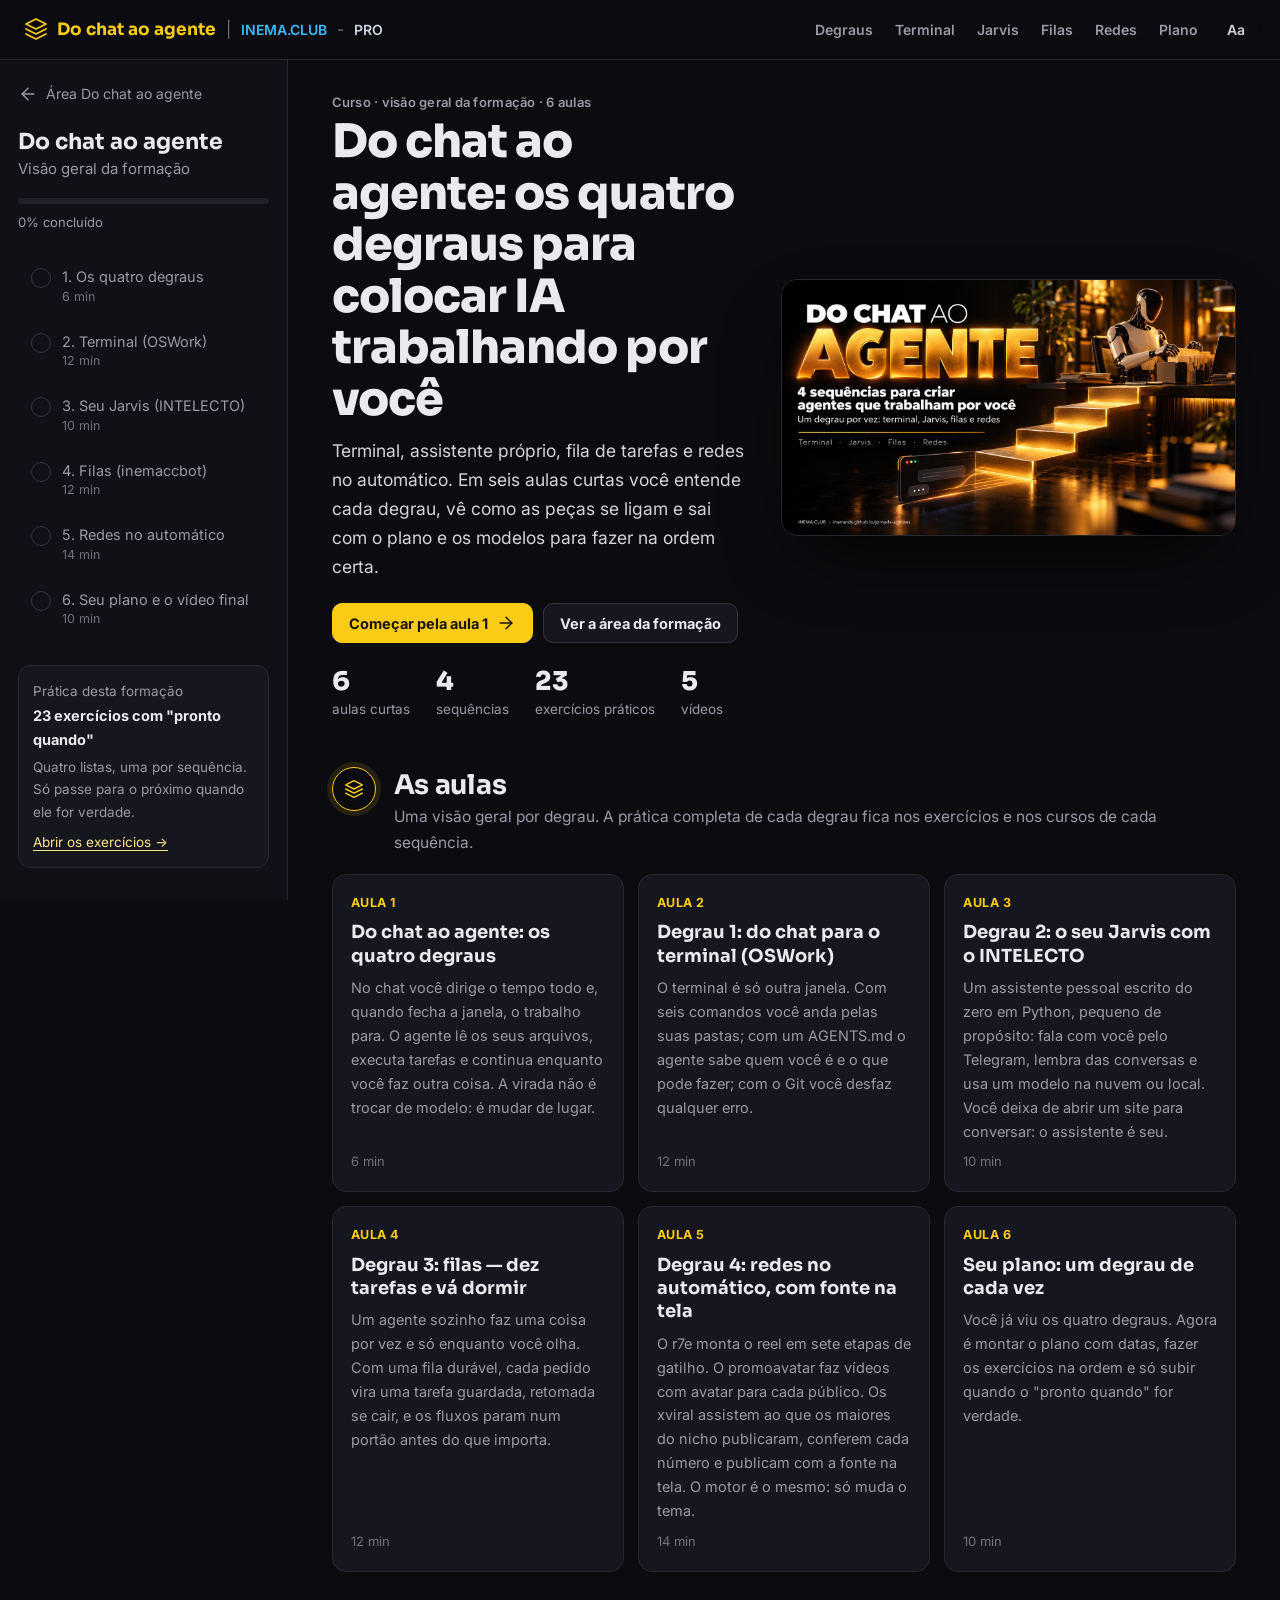
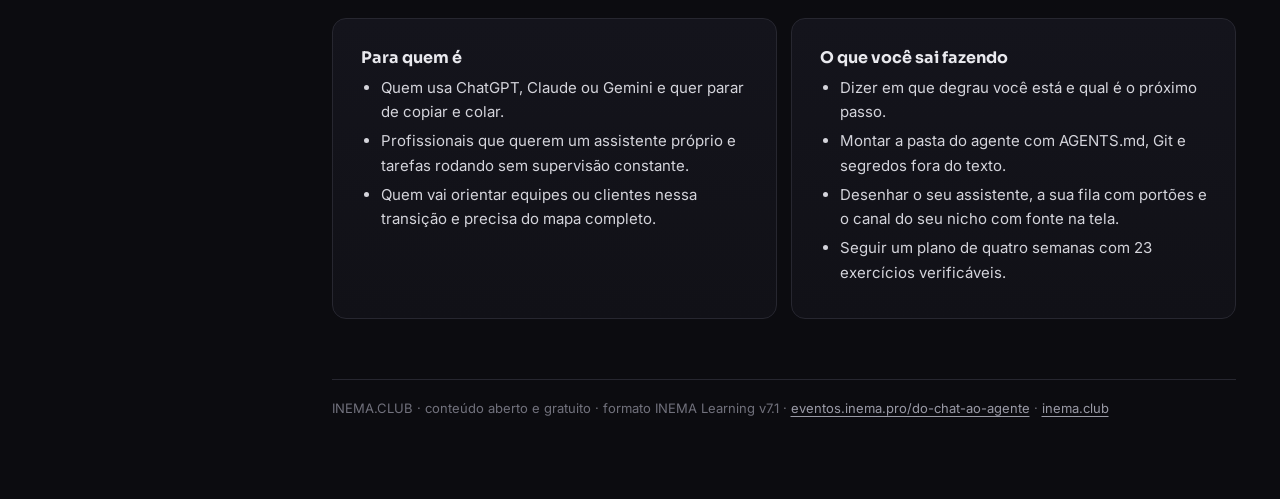
==== commit 9154bc81: "tema papel claro ao lado do escuro (Aa → Tema), amarelo só como preenchimento no claro; seta do diag" ====
--- a/index.html
+++ b/index.html
@@ -14,4 +14,5 @@
 <link rel="preconnect" href="https://fonts.googleapis.com"/><link rel="preconnect" href="https://fonts.gstatic.com" crossorigin/>
 <link href="https://fonts.googleapis.com/css2?family=Inter:wght@400;500;600;700&family=JetBrains+Mono:wght@400;600&family=Sora:wght@600;700;800&display=swap" rel="stylesheet"/>
 <link rel="stylesheet" href="assets/v71.css"/>
-</head><body data-curso="do-chat-ao-agente-v71" data-total="6"><a class="skip" href="#conteudo">Pular para o conteúdo</a><header class="topo"><div class="esq"><button type="button" class="menu-btn" aria-expanded="false" aria-controls="lado"><svg class="ico" viewBox="0 0 24 24" aria-hidden="true"><line x1="3" y1="6" x2="21" y2="6"/><line x1="3" y1="12" x2="21" y2="12"/><line x1="3" y1="18" x2="21" y2="18"/></svg><span class="sr">Aulas</span></button><a class="marca" href="index.html"><svg class="ico" viewBox="0 0 24 24" aria-hidden="true"><polygon points="12 2 2 7 12 12 22 7 12 2"/><polyline points="2 17 12 22 22 17"/><polyline points="2 12 12 17 22 12"/></svg><span>Do chat ao agente</span></a><span class="sep">|</span><a class="club" href="https://inema.club" target="_blank" rel="noopener">INEMA.CLUB</a><span class="tr">-</span><a class="pro" href="https://inema.pro" target="_blank" rel="noopener">PRO</a></div><nav class="dir" aria-label="Aulas"><a href="aulas/visao-geral/index.html" class="tlink" title="Do chat ao agente: os quatro degraus"><span class="curto">A1</span><span class="longo">Degraus</span></a><a href="aulas/terminal/index.html" class="tlink" title="Degrau 1: do chat para o terminal (OSWork)"><span class="curto">A2</span><span class="longo">Terminal</span></a><a href="aulas/jarvis/index.html" class="tlink" title="Degrau 2: o seu Jarvis com o INTELECTO"><span class="curto">A3</span><span class="longo">Jarvis</span></a><a href="aulas/filas/index.html" class="tlink" title="Degrau 3: filas — dez tarefas e vá dormir"><span class="curto">A4</span><span class="longo">Filas</span></a><a href="aulas/redes/index.html" class="tlink" title="Degrau 4: redes no automático, com fonte na tela"><span class="curto">A5</span><span class="longo">Redes</span></a><a href="aulas/plano/index.html" class="tlink" title="Seu plano: um degrau de cada vez"><span class="curto">A6</span><span class="longo">Plano</span></a><div class="aa"><button type="button" class="aa-btn" aria-expanded="false" aria-controls="aparencia" title="Aparência">Aa</button><div class="aa-pop" id="aparencia" hidden><p>Tamanho do texto</p><div class="aa-seg"><button type="button" data-escala="0.9">A−</button><button type="button" data-escala="1">A</button><button type="button" data-escala="1.12">A+</button></div></div></div></nav></header><div class="casca"><aside class="lado" id="lado" aria-label="Aulas"><a class="voltar" href="https://eventos.inema.pro/do-chat-ao-agente/"><svg class="ico" viewBox="0 0 24 24" aria-hidden="true"><line x1="19" y1="12" x2="5" y2="12"/><polyline points="12 19 5 12 12 5"/></svg>Área Do chat ao agente</a><p class="curso-nome">Do chat ao agente</p><p class="curso-sub">Visão geral da formação</p><div class="prog" aria-hidden="true"><i></i></div><span class="prog-txt"><span data-pct>0</span>% concluído</span><ol class="lista-aulas"><li><a href="aulas/visao-geral/index.html" data-slug="visao-geral" class=""><span class="st" aria-hidden="true"></span><span>1. Os quatro degraus<small>6 min</small></span></a></li><li><a href="aulas/terminal/index.html" data-slug="terminal" class=""><span class="st" aria-hidden="true"></span><span>2. Terminal (OSWork)<small>12 min</small></span></a></li><li><a href="aulas/jarvis/index.html" data-slug="jarvis" class=""><span class="st" aria-hidden="true"></span><span>3. Seu Jarvis (INTELECTO)<small>10 min</small></span></a></li><li><a href="aulas/filas/index.html" data-slug="filas" class=""><span class="st" aria-hidden="true"></span><span>4. Filas (inemaccbot)<small>12 min</small></span></a></li><li><a href="aulas/redes/index.html" data-slug="redes" class=""><span class="st" aria-hidden="true"></span><span>5. Redes no automático<small>14 min</small></span></a></li><li><a href="aulas/plano/index.html" data-slug="plano" class=""><span class="st" aria-hidden="true"></span><span>6. Seu plano e o vídeo final<small>10 min</small></span></a></li></ol><div class="lado-card">Prática desta formação<b>23 exercícios com "pronto quando"</b>Quatro listas, uma por sequência. Só passe para o próximo quando ele for verdade.<br/><a href="https://inematds.github.io/jornada-agentes/guia/" target="_blank" rel="noopener">Abrir os exercícios →</a></div></aside><main class="principal" id="conteudo"><div class="miolo"><div class="hero"><div><p class="kicker">Curso · visão geral da formação · 6 aulas</p><h1>Do chat ao agente: os quatro degraus para colocar IA trabalhando por você</h1><p class="lead">Terminal, assistente próprio, fila de tarefas e redes no automático. Em seis aulas curtas você entende cada degrau, vê como as peças se ligam e sai com o plano e os modelos para fazer na ordem certa.</p><div class="acoes-topo" style="margin-top:22px"><a class="btn cheio" href="aulas/visao-geral/index.html">Começar pela aula 1 <svg class="ico" viewBox="0 0 24 24" aria-hidden="true"><line x1="5" y1="12" x2="19" y2="12"/><polyline points="12 5 19 12 12 19"/></svg></a><a class="btn neutro" href="https://eventos.inema.pro/do-chat-ao-agente/">Ver a área da formação</a></div><div class="numeros"><div><b>6</b>aulas curtas</div><div><b>4</b>sequências</div><div><b>23</b>exercícios práticos</div><div><b>5</b>vídeos</div></div></div><figure class="banner" style="margin:0"><img src="assets/img/capa.jpg" alt="Do chat ao agente: a jornada em quatro sequências — terminal, Jarvis, filas e redes." width="1400" height="788"/></figure></div><section class="secao"><div class="sec-cab"><span class="num" aria-hidden="true"><svg class="ico" viewBox="0 0 24 24" aria-hidden="true"><polygon points="12 2 2 7 12 12 22 7 12 2"/><polyline points="2 17 12 22 22 17"/><polyline points="2 12 12 17 22 12"/></svg></span><div><h2>As aulas</h2><p>Uma visão geral por degrau. A prática completa de cada degrau fica nos exercícios e nos cursos de cada sequência.</p></div></div><div class="grade-aulas"><a class="card-aula" href="aulas/visao-geral/index.html"><span class="k">Aula 1</span><h3>Do chat ao agente: os quatro degraus</h3><p>No chat você dirige o tempo todo e, quando fecha a janela, o trabalho para. O agente lê os seus arquivos, executa tarefas e continua enquanto você faz outra coisa. A virada não é trocar de modelo: é mudar de lugar.</p><span class="m">6 min</span></a><a class="card-aula" href="aulas/terminal/index.html"><span class="k">Aula 2</span><h3>Degrau 1: do chat para o terminal (OSWork)</h3><p>O terminal é só outra janela. Com seis comandos você anda pelas suas pastas; com um AGENTS.md o agente sabe quem você é e o que pode fazer; com o Git você desfaz qualquer erro.</p><span class="m">12 min</span></a><a class="card-aula" href="aulas/jarvis/index.html"><span class="k">Aula 3</span><h3>Degrau 2: o seu Jarvis com o INTELECTO</h3><p>Um assistente pessoal escrito do zero em Python, pequeno de propósito: fala com você pelo Telegram, lembra das conversas e usa um modelo na nuvem ou local. Você deixa de abrir um site para conversar: o assistente é seu.</p><span class="m">10 min</span></a><a class="card-aula" href="aulas/filas/index.html"><span class="k">Aula 4</span><h3>Degrau 3: filas — dez tarefas e vá dormir</h3><p>Um agente sozinho faz uma coisa por vez e só enquanto você olha. Com uma fila durável, cada pedido vira uma tarefa guardada, retomada se cair, e os fluxos param num portão antes do que importa.</p><span class="m">12 min</span></a><a class="card-aula" href="aulas/redes/index.html"><span class="k">Aula 5</span><h3>Degrau 4: redes no automático, com fonte na tela</h3><p>O r7e monta o reel em sete etapas de gatilho. O promoavatar faz vídeos com avatar para cada público. Os xviral assistem ao que os maiores do nicho publicaram, conferem cada número e publicam com a fonte na tela. O motor é o mesmo: só muda o tema.</p><span class="m">14 min</span></a><a class="card-aula" href="aulas/plano/index.html"><span class="k">Aula 6</span><h3>Seu plano: um degrau de cada vez</h3><p>Você já viu os quatro degraus. Agora é montar o plano com datas, fazer os exercícios na ordem e só subir quando o "pronto quando" for verdade.</p><span class="m">10 min</span></a></div></section><section class="secao"><div class="duas"><div class="painel"><h3>Para quem é</h3><ul><li>Quem usa ChatGPT, Claude ou Gemini e quer parar de copiar e colar.</li><li>Profissionais que querem um assistente próprio e tarefas rodando sem supervisão constante.</li><li>Quem vai orientar equipes ou clientes nessa transição e precisa do mapa completo.</li></ul></div><div class="painel"><h3>O que você sai fazendo</h3><ul><li>Dizer em que degrau você está e qual é o próximo passo.</li><li>Montar a pasta do agente com AGENTS.md, Git e segredos fora do texto.</li><li>Desenhar o seu assistente, a sua fila com portões e o canal do seu nicho com fonte na tela.</li><li>Seguir um plano de quatro semanas com 23 exercícios verificáveis.</li></ul></div></div></section><footer class="rodape">INEMA.CLUB · conteúdo aberto e gratuito · formato INEMA Learning v7.1 · <a href="https://eventos.inema.pro/do-chat-ao-agente/">eventos.inema.pro/do-chat-ao-agente</a> · <a href="https://inema.club/">inema.club</a></footer></div></main></div><script src="assets/v71.js"></script></body></html>
+<script>try{if(JSON.parse(localStorage.getItem("do-chat-ao-agente-v71:tema"))==="papel")document.documentElement.setAttribute("data-tema","papel")}catch(e){}</script>
+</head><body data-curso="do-chat-ao-agente-v71" data-total="6"><a class="skip" href="#conteudo">Pular para o conteúdo</a><header class="topo"><div class="esq"><button type="button" class="menu-btn" aria-expanded="false" aria-controls="lado"><svg class="ico" viewBox="0 0 24 24" aria-hidden="true"><line x1="3" y1="6" x2="21" y2="6"/><line x1="3" y1="12" x2="21" y2="12"/><line x1="3" y1="18" x2="21" y2="18"/></svg><span class="sr">Aulas</span></button><a class="marca" href="index.html"><svg class="ico" viewBox="0 0 24 24" aria-hidden="true"><polygon points="12 2 2 7 12 12 22 7 12 2"/><polyline points="2 17 12 22 22 17"/><polyline points="2 12 12 17 22 12"/></svg><span>Do chat ao agente</span></a><span class="sep">|</span><a class="club" href="https://inema.club" target="_blank" rel="noopener">INEMA.CLUB</a><span class="tr">-</span><a class="pro" href="https://inema.pro" target="_blank" rel="noopener">PRO</a></div><nav class="dir" aria-label="Aulas"><a href="aulas/visao-geral/index.html" class="tlink" title="Do chat ao agente: os quatro degraus"><span class="curto">A1</span><span class="longo">Degraus</span></a><a href="aulas/terminal/index.html" class="tlink" title="Degrau 1: do chat para o terminal (OSWork)"><span class="curto">A2</span><span class="longo">Terminal</span></a><a href="aulas/jarvis/index.html" class="tlink" title="Degrau 2: o seu Jarvis com o INTELECTO"><span class="curto">A3</span><span class="longo">Jarvis</span></a><a href="aulas/filas/index.html" class="tlink" title="Degrau 3: filas — dez tarefas e vá dormir"><span class="curto">A4</span><span class="longo">Filas</span></a><a href="aulas/redes/index.html" class="tlink" title="Degrau 4: redes no automático, com fonte na tela"><span class="curto">A5</span><span class="longo">Redes</span></a><a href="aulas/plano/index.html" class="tlink" title="Seu plano: um degrau de cada vez"><span class="curto">A6</span><span class="longo">Plano</span></a><div class="aa"><button type="button" class="aa-btn" aria-expanded="false" aria-controls="aparencia" title="Aparência">Aa</button><div class="aa-pop" id="aparencia" hidden><p>Tema</p><div class="aa-seg"><button type="button" data-tema="escuro">Escuro</button><button type="button" data-tema="papel">Papel claro</button></div><p style="margin-top:12px">Tamanho do texto</p><div class="aa-seg"><button type="button" data-escala="0.9">A−</button><button type="button" data-escala="1">A</button><button type="button" data-escala="1.12">A+</button></div></div></div></nav></header><div class="casca"><aside class="lado" id="lado" aria-label="Aulas"><a class="voltar" href="https://eventos.inema.pro/do-chat-ao-agente/"><svg class="ico" viewBox="0 0 24 24" aria-hidden="true"><line x1="19" y1="12" x2="5" y2="12"/><polyline points="12 19 5 12 12 5"/></svg>Área Do chat ao agente</a><p class="curso-nome">Do chat ao agente</p><p class="curso-sub">Visão geral da formação</p><div class="prog" aria-hidden="true"><i></i></div><span class="prog-txt"><span data-pct>0</span>% concluído</span><ol class="lista-aulas"><li><a href="aulas/visao-geral/index.html" data-slug="visao-geral" class=""><span class="st" aria-hidden="true"></span><span>1. Os quatro degraus<small>6 min</small></span></a></li><li><a href="aulas/terminal/index.html" data-slug="terminal" class=""><span class="st" aria-hidden="true"></span><span>2. Terminal (OSWork)<small>12 min</small></span></a></li><li><a href="aulas/jarvis/index.html" data-slug="jarvis" class=""><span class="st" aria-hidden="true"></span><span>3. Seu Jarvis (INTELECTO)<small>10 min</small></span></a></li><li><a href="aulas/filas/index.html" data-slug="filas" class=""><span class="st" aria-hidden="true"></span><span>4. Filas (inemaccbot)<small>12 min</small></span></a></li><li><a href="aulas/redes/index.html" data-slug="redes" class=""><span class="st" aria-hidden="true"></span><span>5. Redes no automático<small>14 min</small></span></a></li><li><a href="aulas/plano/index.html" data-slug="plano" class=""><span class="st" aria-hidden="true"></span><span>6. Seu plano e o vídeo final<small>10 min</small></span></a></li></ol><div class="lado-card">Prática desta formação<b>23 exercícios com "pronto quando"</b>Quatro listas, uma por sequência. Só passe para o próximo quando ele for verdade.<br/><a href="https://inematds.github.io/jornada-agentes/guia/" target="_blank" rel="noopener">Abrir os exercícios →</a></div></aside><main class="principal" id="conteudo"><div class="miolo"><div class="hero"><div><p class="kicker">Curso · visão geral da formação · 6 aulas</p><h1>Do chat ao agente: os quatro degraus para colocar IA trabalhando por você</h1><p class="lead">Terminal, assistente próprio, fila de tarefas e redes no automático. Em seis aulas curtas você entende cada degrau, vê como as peças se ligam e sai com o plano e os modelos para fazer na ordem certa.</p><div class="acoes-topo" style="margin-top:22px"><a class="btn cheio" href="aulas/visao-geral/index.html">Começar pela aula 1 <svg class="ico" viewBox="0 0 24 24" aria-hidden="true"><line x1="5" y1="12" x2="19" y2="12"/><polyline points="12 5 19 12 12 19"/></svg></a><a class="btn neutro" href="https://eventos.inema.pro/do-chat-ao-agente/">Ver a área da formação</a></div><div class="numeros"><div><b>6</b>aulas curtas</div><div><b>4</b>sequências</div><div><b>23</b>exercícios práticos</div><div><b>5</b>vídeos</div></div></div><figure class="banner" style="margin:0"><img src="assets/img/capa.jpg" alt="Do chat ao agente: a jornada em quatro sequências — terminal, Jarvis, filas e redes." width="1400" height="788"/></figure></div><section class="secao"><div class="sec-cab"><span class="num" aria-hidden="true"><svg class="ico" viewBox="0 0 24 24" aria-hidden="true"><polygon points="12 2 2 7 12 12 22 7 12 2"/><polyline points="2 17 12 22 22 17"/><polyline points="2 12 12 17 22 12"/></svg></span><div><h2>As aulas</h2><p>Uma visão geral por degrau. A prática completa de cada degrau fica nos exercícios e nos cursos de cada sequência.</p></div></div><div class="grade-aulas"><a class="card-aula" href="aulas/visao-geral/index.html"><span class="k">Aula 1</span><h3>Do chat ao agente: os quatro degraus</h3><p>No chat você dirige o tempo todo e, quando fecha a janela, o trabalho para. O agente lê os seus arquivos, executa tarefas e continua enquanto você faz outra coisa. A virada não é trocar de modelo: é mudar de lugar.</p><span class="m">6 min</span></a><a class="card-aula" href="aulas/terminal/index.html"><span class="k">Aula 2</span><h3>Degrau 1: do chat para o terminal (OSWork)</h3><p>O terminal é só outra janela. Com seis comandos você anda pelas suas pastas; com um AGENTS.md o agente sabe quem você é e o que pode fazer; com o Git você desfaz qualquer erro.</p><span class="m">12 min</span></a><a class="card-aula" href="aulas/jarvis/index.html"><span class="k">Aula 3</span><h3>Degrau 2: o seu Jarvis com o INTELECTO</h3><p>Um assistente pessoal escrito do zero em Python, pequeno de propósito: fala com você pelo Telegram, lembra das conversas e usa um modelo na nuvem ou local. Você deixa de abrir um site para conversar: o assistente é seu.</p><span class="m">10 min</span></a><a class="card-aula" href="aulas/filas/index.html"><span class="k">Aula 4</span><h3>Degrau 3: filas — dez tarefas e vá dormir</h3><p>Um agente sozinho faz uma coisa por vez e só enquanto você olha. Com uma fila durável, cada pedido vira uma tarefa guardada, retomada se cair, e os fluxos param num portão antes do que importa.</p><span class="m">12 min</span></a><a class="card-aula" href="aulas/redes/index.html"><span class="k">Aula 5</span><h3>Degrau 4: redes no automático, com fonte na tela</h3><p>O r7e monta o reel em sete etapas de gatilho. O promoavatar faz vídeos com avatar para cada público. Os xviral assistem ao que os maiores do nicho publicaram, conferem cada número e publicam com a fonte na tela. O motor é o mesmo: só muda o tema.</p><span class="m">14 min</span></a><a class="card-aula" href="aulas/plano/index.html"><span class="k">Aula 6</span><h3>Seu plano: um degrau de cada vez</h3><p>Você já viu os quatro degraus. Agora é montar o plano com datas, fazer os exercícios na ordem e só subir quando o "pronto quando" for verdade.</p><span class="m">10 min</span></a></div></section><section class="secao"><div class="duas"><div class="painel"><h3>Para quem é</h3><ul><li>Quem usa ChatGPT, Claude ou Gemini e quer parar de copiar e colar.</li><li>Profissionais que querem um assistente próprio e tarefas rodando sem supervisão constante.</li><li>Quem vai orientar equipes ou clientes nessa transição e precisa do mapa completo.</li></ul></div><div class="painel"><h3>O que você sai fazendo</h3><ul><li>Dizer em que degrau você está e qual é o próximo passo.</li><li>Montar a pasta do agente com AGENTS.md, Git e segredos fora do texto.</li><li>Desenhar o seu assistente, a sua fila com portões e o canal do seu nicho com fonte na tela.</li><li>Seguir um plano de quatro semanas com 23 exercícios verificáveis.</li></ul></div></div></section><footer class="rodape">INEMA.CLUB · conteúdo aberto e gratuito · formato INEMA Learning v7.1 · <a href="https://eventos.inema.pro/do-chat-ao-agente/">eventos.inema.pro/do-chat-ao-agente</a> · <a href="https://inema.club/">inema.club</a></footer></div></main></div><script src="assets/v71.js"></script></body></html>
--- a/assets/v71.css
+++ b/assets/v71.css
@@ -3,7 +3,8 @@
   --bg:#0c0c10;--bg2:#101016;--card:#16161e;--card2:#1b1b24;--line:#272730;--line2:#34343f;
   --txt:#e9e9ee;--mut:#9a9aa6;--mut2:#71717c;
   --amb:#FACC15;--amb2:#fde68a;--amb-ink:#1a1206;--amb-a:rgba(250,204,21,.10);--amb-b:rgba(250,204,21,.32);
-  --ok:#4ade80;--ok-a:rgba(74,222,128,.10);--bad:#f87171;--bad-a:rgba(248,113,113,.10);--sky:#38bdf8;
+  --ok:#4ade80;--ok-a:rgba(74,222,128,.10);--bad:#f87171;--bad-a:rgba(248,113,113,.10);--sky:#38bdf8;--sky-h:#7dd3fc;--pro:#cbd5e1;--pro-h:#f1f5f9;
+  --txt2:#d4d4db;--line3:#4a4a56;--sf1:#121219;--sf2:#20202a;--pn1:#14141c;--pn2:#111117;--topo-bg:rgba(12,12,16,.94);--amb-t:#FACC15;--amb-t-h:#fde047;--sombra:#000;
   --side:288px;--top:60px;--max:1180px;--r:14px;
   --sora:"Sora",ui-sans-serif,system-ui,sans-serif;--inter:"Inter",ui-sans-serif,system-ui,sans-serif;--mono:"JetBrains Mono",ui-monospace,SFMono-Regular,Menlo,monospace;
 }
@@ -13,31 +14,31 @@
 body{margin:0;background:var(--bg);color:var(--txt);font:16px/1.65 var(--inter);-webkit-font-smoothing:antialiased}
 a{color:var(--amb2);text-underline-offset:3px}
 img,video,svg{max-width:100%}
-code{font-family:var(--mono);font-size:.88em;background:#1f1f29;border:1px solid var(--line);border-radius:6px;padding:.08em .38em;color:#f5f5f7}
+code{font-family:var(--mono);font-size:.88em;background:var(--sf2);border:1px solid var(--line);border-radius:6px;padding:.08em .38em;color:var(--txt)}
 :focus-visible{outline:2px solid var(--amb);outline-offset:3px;border-radius:8px}
 .skip{position:fixed;left:16px;top:-60px;z-index:99;background:var(--amb);color:var(--amb-ink);padding:8px 14px;border-radius:10px;font-weight:700}
 .skip:focus{top:10px}
 .ico{width:20px;height:20px;flex:none;stroke:currentColor;fill:none;stroke-width:1.7;stroke-linecap:round;stroke-linejoin:round}
 
 /* barra do topo — padrão dos cursos INEMA (v2): curso | INEMA.CLUB - PRO · aulas · Aa */
-.topo{position:sticky;top:0;z-index:60;height:var(--top);display:flex;align-items:center;justify-content:space-between;gap:16px;padding:0 24px;background:rgba(12,12,16,.94);backdrop-filter:blur(12px);border-bottom:1px solid var(--line)}
+.topo{position:sticky;top:0;z-index:60;height:var(--top);display:flex;align-items:center;justify-content:space-between;gap:16px;padding:0 24px;background:var(--topo-bg);backdrop-filter:blur(12px);border-bottom:1px solid var(--line)}
 .topo .esq{display:flex;align-items:center;gap:10px;min-width:0}
-.marca{display:inline-flex;align-items:center;gap:9px;color:var(--amb);text-decoration:none;font:700 17px/1 var(--sora);white-space:nowrap}
+.marca{display:inline-flex;align-items:center;gap:9px;color:var(--amb-t);text-decoration:none;font:700 17px/1 var(--sora);white-space:nowrap}
 .marca .ico{width:24px;height:24px}
-.marca:hover{color:#fde047}
-.topo .sep{color:#525252}.topo .tr{color:#525252}
-.topo .club{color:var(--sky);font-size:14px;font-weight:600;text-decoration:none}.topo .club:hover{color:#7dd3fc}
-.topo .pro{color:#cbd5e1;font-size:14px;font-weight:600;text-decoration:none}.topo .pro:hover{color:#f1f5f9}
+.marca:hover{color:var(--amb-t-h)}
+.topo .sep{color:var(--mut2)}.topo .tr{color:var(--mut2)}
+.topo .club{color:var(--sky);font-size:14px;font-weight:600;text-decoration:none}.topo .club:hover{color:var(--sky-h)}
+.topo .pro{color:var(--pro);font-size:14px;font-weight:600;text-decoration:none}.topo .pro:hover{color:var(--pro-h)}
 .topo .dir{display:flex;align-items:center;gap:2px}
-.tlink{padding:7px 10px;border-radius:9px;color:#a3a3a3;font-size:14px;font-weight:600;text-decoration:none;white-space:nowrap;transition:color .15s,background .15s}
-.tlink:hover{color:var(--amb);background:var(--amb-a)}
-.tlink.on{color:var(--amb);background:var(--amb-a)}
+.tlink{padding:7px 10px;border-radius:9px;color:var(--mut);font-size:14px;font-weight:600;text-decoration:none;white-space:nowrap;transition:color .15s,background .15s}
+.tlink:hover{color:var(--amb-t);background:var(--amb-a)}
+.tlink.on{color:var(--amb-t);background:var(--amb-a)}
 .tlink .longo{display:none}
 @media (min-width:1280px){.tlink .longo{display:inline}.tlink .curto{display:none}}
 .aa{position:relative;margin-left:6px}
-.aa-btn{background:none;border:1px solid transparent;border-radius:9px;color:#d4d4d8;font:600 14px var(--inter);padding:7px 10px;cursor:pointer}
+.aa-btn{background:none;border:1px solid transparent;border-radius:9px;color:var(--txt2);font:600 14px var(--inter);padding:7px 10px;cursor:pointer}
 .aa-btn:hover,.aa-btn[aria-expanded="true"]{border-color:var(--line2);color:var(--txt)}
-.aa-pop{position:absolute;right:0;top:calc(100% + 8px);background:var(--card);border:1px solid var(--line2);border-radius:12px;padding:12px;box-shadow:0 20px 50px -10px #000;min-width:190px}
+.aa-pop{position:absolute;right:0;top:calc(100% + 8px);background:var(--card);border:1px solid var(--line2);border-radius:12px;padding:12px;box-shadow:0 20px 50px -10px var(--sombra);min-width:190px}
 .aa-pop p{margin:0 0 8px;font-size:12.5px;color:var(--mut)}
 .aa-seg{display:flex;gap:6px}
 .aa-seg button{flex:1;background:var(--bg2);border:1px solid var(--line2);border-radius:8px;color:var(--txt);font:700 14px var(--inter);padding:7px 0;cursor:pointer}
@@ -46,6 +47,33 @@
 .menu-btn{display:none;align-items:center;gap:8px;background:var(--card);border:1px solid var(--line);color:var(--txt);border-radius:10px;padding:7px 9px;cursor:pointer}
 .sr{position:absolute;width:1px;height:1px;overflow:hidden;clip:rect(0 0 0 0)}
 
+
+/* tema papel claro (regra INEMA: no fundo claro o amarelo nunca é letra; só preenchimento; links #854d0e) */
+html[data-tema="papel"]{
+  --bg:#F7F3EA;--bg2:#EFE8DA;--card:#FFFFFF;--card2:#FBF8F2;--line:#E2D9C8;--line2:#D3C8B4;--line3:#B9AC95;
+  --txt:#221E18;--txt2:#3A342B;--mut:#5E5546;--mut2:#7A705F;
+  --amb-t:#854d0e;--amb-t-h:#713f12;--amb2:#854d0e;--amb-a:rgba(250,204,21,.18);--amb-b:rgba(161,98,7,.45);
+  --ok:#0E6B55;--ok-a:rgba(14,107,85,.08);--bad:#A83426;--bad-a:rgba(168,52,38,.07);
+  --sky:#0369a1;--sky-h:#075985;--pro:#b45309;--pro-h:#92400e;
+  --sf1:#FBF8F2;--sf2:#F1EADD;--pn1:#FFFFFF;--pn2:#FBF8F2;--topo-bg:rgba(247,243,234,.94);--sombra:rgba(60,45,20,.35);
+  color-scheme:light}
+html[data-tema="papel"] a{text-decoration-color:#FACC15;text-decoration-thickness:2px}
+html[data-tema="papel"] .num{background:#FACC15;color:#1a1206;border-color:#EAB308;box-shadow:0 0 0 5px rgba(250,204,21,.22)}
+html[data-tema="papel"] .objetivo{background:#FEF9C3;border-left-color:#EAB308}
+html[data-tema="papel"] .objetivo b,html[data-tema="papel"] .dg-detalhe b{color:var(--txt);background:linear-gradient(transparent 55%,#FACC15 55%)}
+html[data-tema="papel"] .nesta li .ic,html[data-tema="papel"] .dg-no .cab .ic{background:#FEF9C3;border-color:#EAB308;color:#1a1206}
+html[data-tema="papel"] .dg-no.forte{background:linear-gradient(180deg,#FEF9C3,#fff 65%);border-color:#EAB308}
+html[data-tema="papel"] .dg-no.forte .cab .ic{background:#FACC15}
+html[data-tema="papel"] .dg-seta{color:#A16207}
+html[data-tema="papel"] .dg-no li .ico{color:#A16207}
+html[data-tema="papel"] .btn:not(.cheio):not(.neutro){color:#1a1206;background:#FEF9C3;border-color:#EAB308}
+html[data-tema="papel"] .lista-aulas a.atual{background:#FEF9C3;border-color:#EAB308}
+html[data-tema="papel"] .tlink.on,html[data-tema="papel"] .tlink:hover{color:#1a1206;background:#FEF9C3}
+html[data-tema="papel"] .ptab[aria-selected="true"] .pn{background:#1a1206;color:#FACC15}
+html[data-tema="papel"] .hero .banner,html[data-tema="papel"] .lado{box-shadow:none}
+/* blocos de código ficam escuros nos dois temas */
+.cod,.sim-log{--line:#272730;--line2:#34343f;--mut:#9a9aa6;--txt:#e9e9ee;--card:#16161e;--ok:#4ade80;--amb2:#fde68a}
+
 /* casca */
 .casca{display:grid;grid-template-columns:var(--side) minmax(0,1fr);min-height:calc(100vh - var(--top))}
 .lado{position:sticky;top:var(--top);height:calc(100vh - var(--top));overflow-y:auto;border-right:1px solid var(--line);padding:22px 18px 30px;background:var(--bg2)}
@@ -53,7 +81,7 @@
 .voltar:hover{color:var(--txt)}
 .curso-nome{margin:18px 0 2px;font:700 22px/1.2 var(--sora)}
 .curso-sub{margin:0;color:var(--mut);font-size:15px}
-.prog{margin:16px 0 4px;height:6px;border-radius:99px;background:#24242e;overflow:hidden}
+.prog{margin:16px 0 4px;height:6px;border-radius:99px;background:var(--sf2);overflow:hidden}
 .prog i{display:block;height:100%;width:0;background:var(--amb);border-radius:99px;transition:width .4s}
 .prog-txt{font-size:13px;color:var(--mut)}
 .lista-aulas{list-style:none;margin:22px 0 0;padding:0;display:grid;gap:4px}
@@ -75,10 +103,10 @@
 .aula-topo{display:flex;gap:24px;align-items:flex-start;justify-content:space-between}
 .kicker{margin:0 0 6px;font:600 13px var(--inter);color:var(--mut);letter-spacing:.02em}
 h1{margin:0;font:800 clamp(30px,4vw,46px)/1.12 var(--sora);letter-spacing:-.02em}
-.lead{margin:12px 0 0;max-width:68ch;color:#c9c9d2;font-size:17.5px}
+.lead{margin:12px 0 0;max-width:68ch;color:var(--txt2);font-size:17.5px}
 .acoes-topo{display:flex;gap:10px;flex:none;margin-top:8px}
 .pill{display:inline-flex;align-items:center;gap:7px;border:1px solid var(--line2);border-radius:99px;padding:7px 13px;font-size:13.5px;color:var(--mut);white-space:nowrap}
-.btn{display:inline-flex;align-items:center;gap:8px;border-radius:10px;padding:9px 16px;font:700 14.5px var(--inter);text-decoration:none;cursor:pointer;border:1px solid var(--amb-b);color:var(--amb);background:var(--amb-a);white-space:nowrap}
+.btn{display:inline-flex;align-items:center;gap:8px;border-radius:10px;padding:9px 16px;font:700 14.5px var(--inter);text-decoration:none;cursor:pointer;border:1px solid var(--amb-b);color:var(--amb-t);background:var(--amb-a);white-space:nowrap}
 .btn:hover{background:rgba(250,204,21,.18)}
 .btn.cheio{background:var(--amb);color:var(--amb-ink);border-color:var(--amb)}
 .btn.cheio:hover{background:#fde047}
@@ -88,41 +116,41 @@
 .nesta{margin:26px 0 8px;border:1px solid var(--line);border-radius:var(--r);background:var(--card);padding:18px 20px}
 .nesta h2{margin:0 0 14px;font:700 17px var(--sora)}
 .nesta ul{list-style:none;margin:0;padding:0;display:grid;grid-template-columns:repeat(4,minmax(0,1fr));gap:14px}
-.nesta li{display:flex;gap:12px;align-items:center;font-size:14.5px;color:#d4d4db;line-height:1.35}
-.nesta li .ic{flex:none;width:38px;height:38px;border-radius:10px;border:1px solid var(--amb-b);background:var(--amb-a);display:grid;place-items:center;color:var(--amb)}
-.objetivo{margin:14px 0 0;padding:12px 16px;border-left:3px solid var(--amb);background:var(--bg2);border-radius:0 10px 10px 0;font-size:15px;color:#d8d8df}
-.objetivo b{color:var(--amb)}
+.nesta li{display:flex;gap:12px;align-items:center;font-size:14.5px;color:var(--txt2);line-height:1.35}
+.nesta li .ic{flex:none;width:38px;height:38px;border-radius:10px;border:1px solid var(--amb-b);background:var(--amb-a);display:grid;place-items:center;color:var(--amb-t)}
+.objetivo{margin:14px 0 0;padding:12px 16px;border-left:3px solid var(--amb);background:var(--bg2);border-radius:0 10px 10px 0;font-size:15px;color:var(--txt2)}
+.objetivo b{color:var(--amb-t)}
 
 /* seções numeradas */
 .secao{margin-top:46px}
 .sec-cab{display:flex;gap:18px;align-items:flex-start;margin-bottom:18px}
-.num{flex:none;width:44px;height:44px;border-radius:50%;display:grid;place-items:center;border:1.6px solid var(--amb);color:var(--amb);font:700 18px var(--sora);box-shadow:0 0 0 5px var(--amb-a)}
+.num{flex:none;width:44px;height:44px;border-radius:50%;display:grid;place-items:center;border:1.6px solid var(--amb);color:var(--amb-t);font:700 18px var(--sora);box-shadow:0 0 0 5px var(--amb-a)}
 .sec-cab h2{margin:2px 0 2px;font:700 clamp(22px,2.4vw,27px)/1.25 var(--sora);letter-spacing:-.01em}
 .sec-cab p{margin:0;color:var(--mut);font-size:15.5px}
-.painel{border:1px solid var(--line);border-radius:var(--r);background:linear-gradient(180deg,#14141c,#111117);padding:clamp(16px,2.4vw,28px)}
-.texto p{margin:0 0 12px;max-width:74ch;color:#d4d4db}
+.painel{border:1px solid var(--line);border-radius:var(--r);background:linear-gradient(180deg,var(--pn1),var(--pn2));padding:clamp(16px,2.4vw,28px)}
+.texto p{margin:0 0 12px;max-width:74ch;color:var(--txt2)}
 .texto p:last-child{margin-bottom:0}
 .texto b{color:var(--txt)}
 
 /* diagrama (infográfico) */
 .dg{display:flex;align-items:stretch;gap:0;justify-content:center}
 .dg-no{position:relative;flex:1 1 0;min-width:0;border:1px solid var(--line2);border-radius:12px;background:var(--card);padding:16px 14px;text-align:left;cursor:pointer;color:var(--txt);font:inherit;transition:border-color .2s,box-shadow .2s,transform .2s;display:flex;flex-direction:column;gap:8px}
-.dg-no:hover{border-color:#4a4a56;transform:translateY(-2px)}
+.dg-no:hover{border-color:var(--line3);transform:translateY(-2px)}
 .dg-no.forte{border-color:var(--amb);box-shadow:0 0 0 1px var(--amb-b),0 18px 50px -20px rgba(250,204,21,.35);background:linear-gradient(180deg,rgba(250,204,21,.07),var(--card) 60%)}
 .dg-no[aria-pressed="true"]{border-color:var(--amb);box-shadow:0 0 0 3px var(--amb-a)}
 .dg-no .cab{display:flex;gap:10px;align-items:center;font:700 15.5px/1.25 var(--sora)}
-.dg-no .cab .ic{width:34px;height:34px;border-radius:9px;display:grid;place-items:center;background:#20202a;color:var(--amb);flex:none}
+.dg-no .cab .ic{width:34px;height:34px;border-radius:9px;display:grid;place-items:center;background:var(--sf2);color:var(--amb-t);flex:none}
 .dg-no.forte .cab .ic{background:var(--amb);color:var(--amb-ink)}
 .dg-no .sub{font-size:13px;color:var(--mut);line-height:1.4}
 .dg-no ul{list-style:none;margin:2px 0 0;padding:0;display:grid;gap:6px}
-.dg-no li{display:flex;gap:8px;align-items:center;font-size:13px;color:#d0d0d8;border:1px solid var(--line);border-radius:8px;padding:6px 8px;background:#121219;line-height:1.3}
-.dg-no li .ico{width:15px;height:15px;color:var(--amb)}
-.dg-seta{flex:none;width:34px;display:grid;place-items:center;color:var(--amb)}
+.dg-no li{display:flex;gap:8px;align-items:center;font-size:13px;color:var(--txt2);border:1px solid var(--line);border-radius:8px;padding:6px 8px;background:var(--sf1);line-height:1.3}
+.dg-no li .ico{width:15px;height:15px;color:var(--amb-t)}
+.dg-seta{flex:none;width:34px;display:grid;place-items:center;color:var(--amb-t);pointer-events:none}
 .dg-seta svg{width:24px;height:24px}
 .dg-volta{margin-top:12px;border:1.5px dashed var(--amb-b);border-top:0;border-radius:0 0 14px 14px;height:22px;position:relative}
-.dg-volta span{position:absolute;left:50%;bottom:-11px;transform:translateX(-50%);background:#121218;padding:0 10px;color:var(--amb);font-size:13px;white-space:nowrap}
-.dg-detalhe{margin-top:22px;border:1px solid var(--line);border-radius:12px;background:var(--bg2);padding:14px 16px;min-height:56px;font-size:15px;color:#d4d4db}
-.dg-detalhe b{color:var(--amb)}
+.dg-volta span{position:absolute;left:50%;bottom:-11px;transform:translateX(-50%);background:var(--sf1);padding:0 10px;color:var(--amb-t);font-size:13px;white-space:nowrap}
+.dg-detalhe{margin-top:22px;border:1px solid var(--line);border-radius:12px;background:var(--bg2);padding:14px 16px;min-height:56px;font-size:15px;color:var(--txt2)}
+.dg-detalhe b{color:var(--amb-t)}
 .dg-legenda{margin:12px 0 0;font-size:13px;color:var(--mut2)}
 .dg.escada{align-items:flex-end}
 .dg.escada .dg-seta{align-self:center}
@@ -131,19 +159,19 @@
 /* passos (exploração) */
 .passos-tabs{display:grid;grid-template-columns:repeat(var(--n,4),minmax(0,1fr));gap:10px}
 .ptab{display:flex;gap:12px;align-items:center;text-align:left;border:1px solid var(--line2);background:var(--card);color:var(--txt);border-radius:12px;padding:12px 14px;cursor:pointer;font:inherit}
-.ptab .pn{flex:none;width:32px;height:32px;border-radius:50%;display:grid;place-items:center;background:#22222c;color:var(--txt);font:700 14px var(--sora)}
+.ptab .pn{flex:none;width:32px;height:32px;border-radius:50%;display:grid;place-items:center;background:var(--sf2);color:var(--txt);font:700 14px var(--sora)}
 .ptab b{display:block;font:700 14.5px/1.25 var(--sora)}
 .ptab small{display:block;color:var(--mut);font-size:12.5px;line-height:1.3;margin-top:2px}
 .ptab[aria-selected="true"]{background:var(--amb);border-color:var(--amb);color:var(--amb-ink)}
-.ptab[aria-selected="true"] .pn{background:var(--amb-ink);color:var(--amb)}
+.ptab[aria-selected="true"] .pn{background:var(--amb-ink);color:var(--amb-t)}
 .ptab[aria-selected="true"] small{color:#3f3410}
 .pcorpo{margin-top:14px;display:grid;grid-template-columns:minmax(0,1fr) minmax(0,1fr);gap:16px}
 .pcorpo[hidden]{display:none}
-.pcorpo h3{margin:0 0 8px;font:700 19px var(--sora);color:var(--amb)}
-.pcorpo p{margin:0 0 10px;color:#d4d4db;font-size:15px}
-.ex{border:1px solid var(--line);border-radius:12px;background:var(--bg2);padding:14px 16px;font-size:14.5px;color:#d4d4db}
+.pcorpo h3{margin:0 0 8px;font:700 19px var(--sora);color:var(--amb-t)}
+.pcorpo p{margin:0 0 10px;color:var(--txt2);font-size:15px}
+.ex{border:1px solid var(--line);border-radius:12px;background:var(--bg2);padding:14px 16px;font-size:14.5px;color:var(--txt2)}
 .ex .rot{display:block;font:700 13px var(--inter);color:var(--txt);margin-bottom:6px}
-.ex q{display:block;color:#e7e7ec;font-style:normal}
+.ex q{display:block;color:var(--txt2);font-style:normal}
 
 /* código / prompt */
 .cods{display:grid;grid-template-columns:minmax(0,1.1fr) minmax(0,.9fr);gap:16px;align-items:start}
@@ -159,8 +187,8 @@
 .saida{border:1px solid var(--line);border-radius:12px;background:var(--card);overflow:hidden}
 .saida-tabs{display:flex;border-bottom:1px solid var(--line)}
 .saida-tabs button{background:none;border:0;border-bottom:2px solid transparent;color:var(--mut);padding:10px 14px;font:600 13.5px var(--inter);cursor:pointer}
-.saida-tabs button[aria-selected="true"]{color:var(--amb);border-bottom-color:var(--amb)}
-.saida-corpo{padding:14px 16px;font-size:14.5px;color:#d4d4db}
+.saida-tabs button[aria-selected="true"]{color:var(--amb-t);border-bottom-color:var(--amb)}
+.saida-corpo{padding:14px 16px;font-size:14.5px;color:var(--txt2)}
 .saida-corpo[hidden]{display:none}
 .saida-corpo ol,.saida-corpo ul{margin:0;padding-left:20px}
 .saida-corpo li{margin:5px 0}
@@ -173,8 +201,8 @@
 .exc .t{display:flex;gap:10px;align-items:baseline;justify-content:space-between}
 .exc h3{margin:0;font:700 16px/1.3 var(--sora)}
 .exc .min{flex:none;font-size:12.5px;color:var(--mut)}
-.exc p{margin:0;font-size:14.5px;color:#cfcfd7}
-.exc .pronto{margin-top:auto;border-top:1px solid var(--line);padding-top:10px;font-size:14px;color:#d8d8df}
+.exc p{margin:0;font-size:14.5px;color:var(--txt2)}
+.exc .pronto{margin-top:auto;border-top:1px solid var(--line);padding-top:10px;font-size:14px;color:var(--txt2)}
 .exc .pronto b{color:var(--ok)}
 .exc label{display:flex;gap:8px;align-items:center;font-size:13.5px;color:var(--mut);cursor:pointer}
 .exc input{accent-color:var(--amb);width:16px;height:16px}
@@ -190,25 +218,25 @@
 .q-cont{font-size:13px;color:var(--mut);margin:0 0 4px}
 .q-p{margin:0 0 14px;font:700 18px/1.35 var(--sora)}
 .q-ops{display:grid;gap:8px}
-.q-op{display:flex;gap:12px;align-items:center;text-align:left;border:1px solid var(--line2);background:var(--card);color:#dcdce3;border-radius:10px;padding:10px 12px;font:inherit;font-size:15px;cursor:pointer}
+.q-op{display:flex;gap:12px;align-items:center;text-align:left;border:1px solid var(--line2);background:var(--card);color:var(--txt2);border-radius:10px;padding:10px 12px;font:inherit;font-size:15px;cursor:pointer}
 .q-op .l{flex:none;width:26px;height:26px;border-radius:50%;border:1.5px solid var(--line2);display:grid;place-items:center;font:700 13px var(--sora)}
-.q-op:hover:not([disabled]){border-color:#55555f}
+.q-op:hover:not([disabled]){border-color:var(--line3)}
 .q-op.certa{border-color:var(--ok);background:var(--ok-a);color:var(--txt)}
 .q-op.certa .l{border-color:var(--ok);color:var(--ok)}
 .q-op.errada{border-color:var(--bad);background:var(--bad-a)}
 .q-op.errada .l{border-color:var(--bad);color:var(--bad)}
 .q-op[disabled]{cursor:default}
-.q-fb{border:1px solid var(--line);border-radius:12px;background:var(--card);padding:16px;font-size:14.5px;color:#d4d4db;min-height:120px}
+.q-fb{border:1px solid var(--line);border-radius:12px;background:var(--card);padding:16px;font-size:14.5px;color:var(--txt2);min-height:120px}
 .q-fb .r{display:flex;gap:8px;align-items:center;font:700 16px var(--sora);margin-bottom:6px}
 .q-fb .r.ok{color:var(--ok)}.q-fb .r.no{color:var(--bad)}
 .q-fb .aguarda{color:var(--mut)}
 .q-nav{margin-top:14px;display:flex;gap:10px;justify-content:flex-end}
-.cert-tag{display:inline-flex;gap:6px;align-items:center;font-size:12px;color:var(--amb);border:1px solid var(--amb-b);border-radius:99px;padding:2px 9px;margin-left:8px;vertical-align:middle;font-family:var(--inter);font-weight:600}
+.cert-tag{display:inline-flex;gap:6px;align-items:center;font-size:12px;color:var(--amb-t);border:1px solid var(--amb-b);border-radius:99px;padding:2px 9px;margin-left:8px;vertical-align:middle;font-family:var(--inter);font-weight:600}
 
 /* resumo e rodapé da aula */
 .resumo{display:grid;grid-template-columns:repeat(3,minmax(0,1fr));gap:14px}
-.resumo div{border:1px solid var(--line);border-radius:12px;background:var(--card);padding:14px 16px;font-size:14.5px;color:#d4d4db}
-.resumo div b{display:block;color:var(--amb);font:700 13px var(--inter);letter-spacing:.04em;text-transform:uppercase;margin-bottom:4px}
+.resumo div{border:1px solid var(--line);border-radius:12px;background:var(--card);padding:14px 16px;font-size:14.5px;color:var(--txt2)}
+.resumo div b{display:block;color:var(--amb-t);font:700 13px var(--inter);letter-spacing:.04em;text-transform:uppercase;margin-bottom:4px}
 .fim-aula{margin-top:46px;display:flex;gap:12px;flex-wrap:wrap;justify-content:space-between;align-items:center;border-top:1px solid var(--line);padding-top:22px}
 .fim-aula .concluir[aria-pressed="true"]{border-color:var(--ok);color:var(--ok);background:var(--ok-a)}
 .links{display:flex;flex-wrap:wrap;gap:10px}
@@ -219,7 +247,7 @@
 
 /* landing do curso */
 .hero{display:grid;grid-template-columns:minmax(0,1fr) minmax(0,1.1fr);gap:36px;align-items:center}
-.hero .banner{border:1px solid var(--line);border-radius:16px;overflow:hidden;box-shadow:0 30px 80px -30px #000}
+.hero .banner{border:1px solid var(--line);border-radius:16px;overflow:hidden;box-shadow:0 30px 80px -30px var(--sombra)}
 .hero .banner img{display:block;width:100%;height:auto}
 .numeros{display:flex;gap:26px;flex-wrap:wrap;margin-top:22px}
 .numeros div{font-size:13.5px;color:var(--mut)}
@@ -227,13 +255,13 @@
 .grade-aulas{display:grid;grid-template-columns:repeat(3,minmax(0,1fr));gap:14px}
 .card-aula{display:flex;flex-direction:column;gap:8px;border:1px solid var(--line);border-radius:14px;background:var(--card);padding:18px;text-decoration:none;color:var(--txt);transition:border-color .2s,transform .2s}
 .card-aula:hover{border-color:var(--amb-b);transform:translateY(-2px)}
-.card-aula .k{font-size:12.5px;color:var(--amb);font-weight:700;letter-spacing:.04em;text-transform:uppercase}
+.card-aula .k{font-size:12.5px;color:var(--amb-t);font-weight:700;letter-spacing:.04em;text-transform:uppercase}
 .card-aula h3{margin:0;font:700 18px/1.3 var(--sora)}
 .card-aula p{margin:0;color:var(--mut);font-size:14.5px}
 .card-aula .m{margin-top:auto;font-size:13px;color:var(--mut2)}
 .duas{display:grid;grid-template-columns:repeat(2,minmax(0,1fr));gap:14px}
 .duas .painel h3{margin:0 0 8px;font:700 16px var(--sora)}
-.duas .painel ul{margin:0;padding-left:20px;color:#d4d4db;font-size:15px}
+.duas .painel ul{margin:0;padding-left:20px;color:var(--txt2);font-size:15px}
 .duas .painel li{margin:4px 0}
 
 /* responsivo */
@@ -245,13 +273,13 @@
 }
 @media (max-width:900px){
   .casca{grid-template-columns:1fr}
-  .lado{position:fixed;inset:var(--top) auto 0 0;width:min(320px,88vw);z-index:70;transform:translateX(-105%);transition:transform .25s;box-shadow:20px 0 60px #000}
+  .lado{position:fixed;inset:var(--top) auto 0 0;width:min(320px,88vw);z-index:70;transform:translateX(-105%);transition:transform .25s;box-shadow:20px 0 60px var(--sombra)}
   body.lado-aberto .lado{transform:none}
   .menu-btn{display:inline-flex}
   .tlink{display:none}
   .topo .sep,.topo .club,.topo .tr,.topo .pro{display:none}
   .dg{flex-direction:column}
-  .dg-seta{width:auto;height:30px;transform:rotate(90deg)}
+  .dg-seta{width:30px;height:30px;align-self:center;transform:rotate(90deg)}
   .dg.escada .dg-no{margin-bottom:0!important}
   .hero{grid-template-columns:1fr}
   .resumo,.exs,.duas{grid-template-columns:1fr}
@@ -273,12 +301,12 @@
 .simfila .col[data-col="feito"] h3{color:var(--ok)}.simfila .col[data-col="falhou"] h3{color:var(--bad)}
 .simfila .col code{font-size:12px}
 .simfila .itens{display:grid;gap:8px}
-.simfila .chip{border:1px solid var(--line2);border-radius:9px;background:var(--card);padding:8px 10px;font-size:13.5px;color:#dcdce3;transition:transform .3s,border-color .3s}
+.simfila .chip{border:1px solid var(--line2);border-radius:9px;background:var(--card);padding:8px 10px;font-size:13.5px;color:var(--txt2);transition:transform .3s,border-color .3s}
 .simfila .chip.rodando{border-color:var(--amb);box-shadow:0 0 0 3px var(--amb-a);transform:scale(1.02)}
 .simfila [data-col="feito"] .chip{border-color:rgba(74,222,128,.35)}
 .simfila [data-col="falhou"] .chip{border-color:rgba(248,113,113,.45)}
 .simfila .chip.parada{border-style:dashed;border-color:var(--amb-b)}
-.simfila .col[data-col="rodando"] h3{color:var(--amb)}
+.simfila .col[data-col="rodando"] h3{color:var(--amb-t)}
 @media (max-width:1100px){.simfila .sim-cols{grid-template-columns:repeat(2,minmax(0,1fr))}}
 .simfila .sim-acoes{display:flex;gap:10px;flex-wrap:wrap;margin:16px 0 10px}
 .simfila .sim-log{border:1px solid var(--line);border-radius:10px;background:#0f0f15;padding:10px 14px;font:13.5px/1.5 var(--mono);color:var(--amb2)}
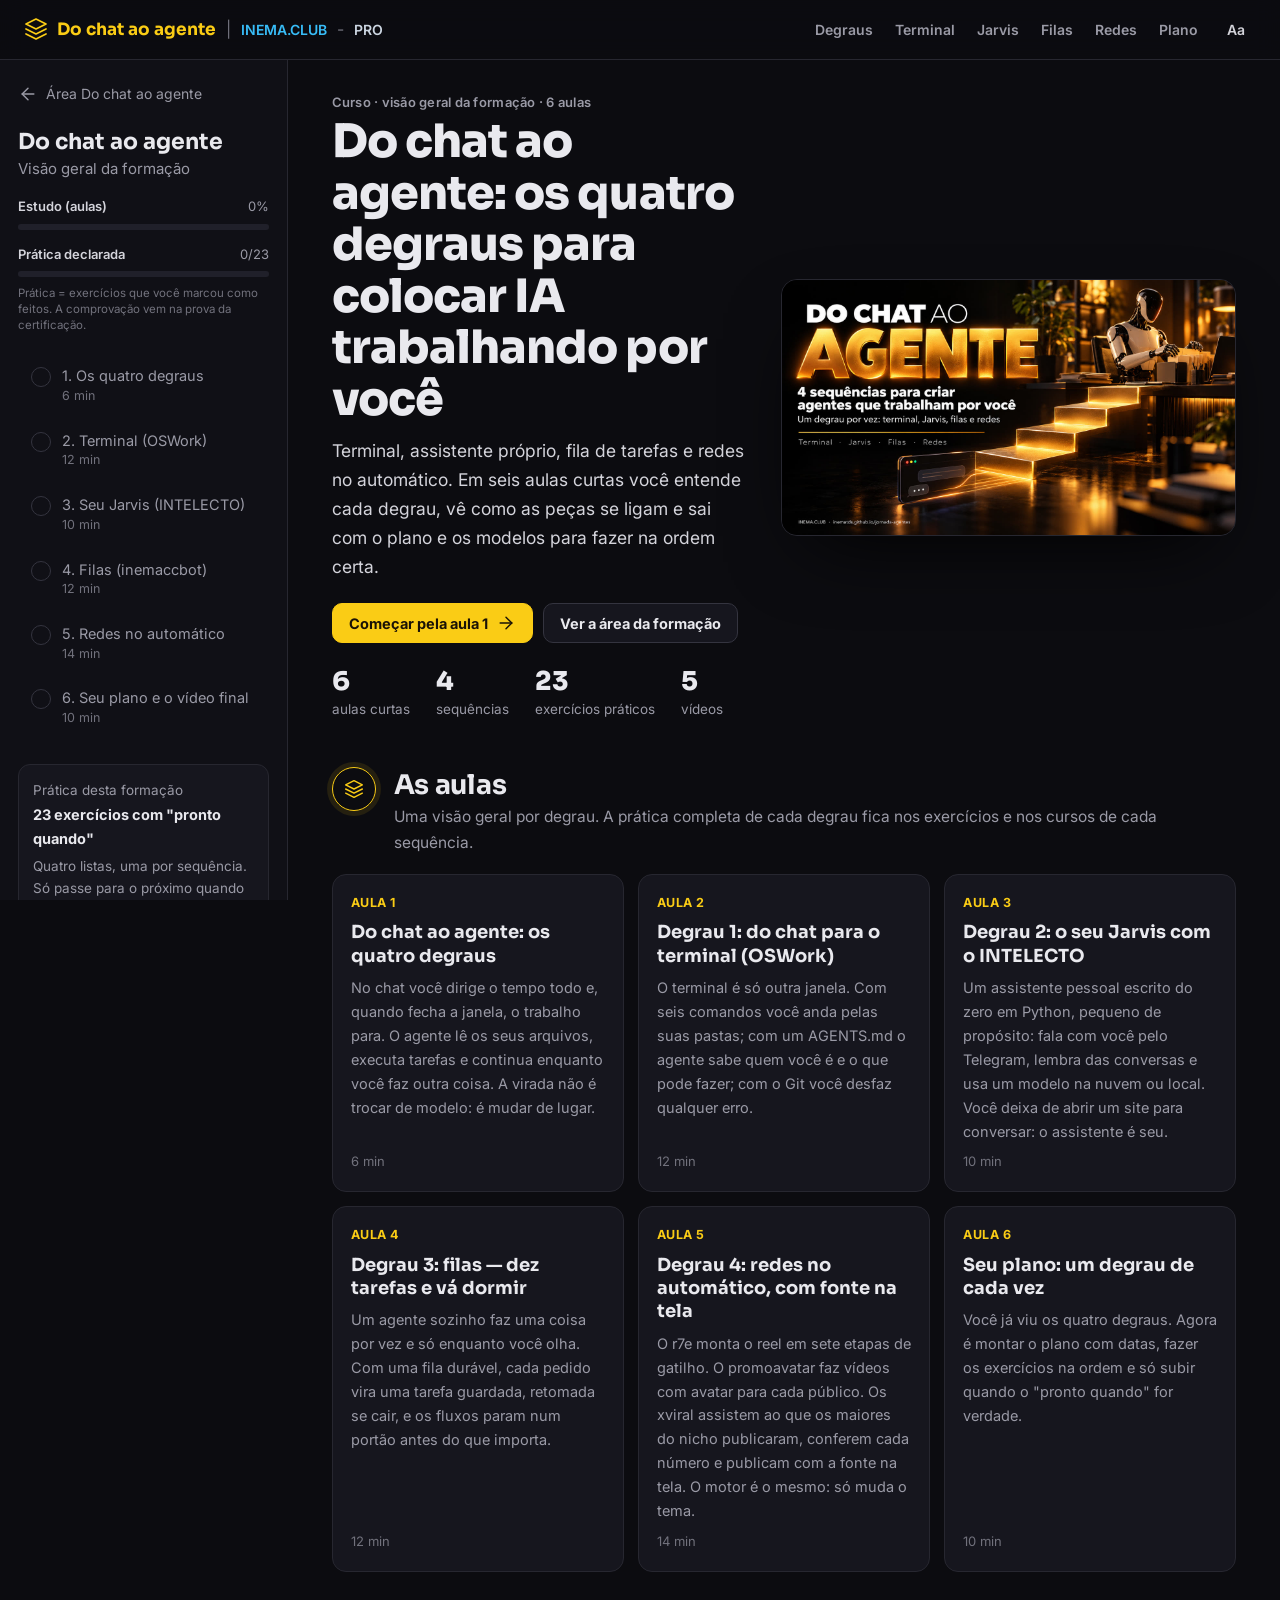
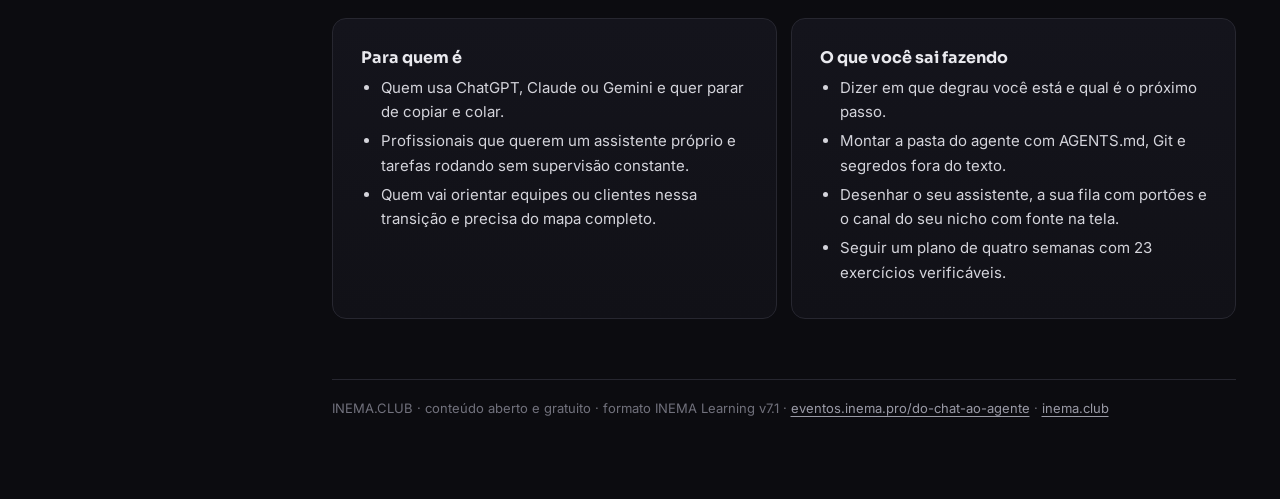
==== commit fbbaf049: "rodada de refinamento v7.1: mapa em duas camadas, gerador do plano (plano.md + .ics), estudo × práti" ====
--- a/index.html
+++ b/index.html
@@ -15,4 +15,4 @@
 <link href="https://fonts.googleapis.com/css2?family=Inter:wght@400;500;600;700&family=JetBrains+Mono:wght@400;600&family=Sora:wght@600;700;800&display=swap" rel="stylesheet"/>
 <link rel="stylesheet" href="assets/v71.css"/>
 <script>try{if(JSON.parse(localStorage.getItem("do-chat-ao-agente-v71:tema"))==="papel")document.documentElement.setAttribute("data-tema","papel")}catch(e){}</script>
-</head><body data-curso="do-chat-ao-agente-v71" data-total="6"><a class="skip" href="#conteudo">Pular para o conteúdo</a><header class="topo"><div class="esq"><button type="button" class="menu-btn" aria-expanded="false" aria-controls="lado"><svg class="ico" viewBox="0 0 24 24" aria-hidden="true"><line x1="3" y1="6" x2="21" y2="6"/><line x1="3" y1="12" x2="21" y2="12"/><line x1="3" y1="18" x2="21" y2="18"/></svg><span class="sr">Aulas</span></button><a class="marca" href="index.html"><svg class="ico" viewBox="0 0 24 24" aria-hidden="true"><polygon points="12 2 2 7 12 12 22 7 12 2"/><polyline points="2 17 12 22 22 17"/><polyline points="2 12 12 17 22 12"/></svg><span>Do chat ao agente</span></a><span class="sep">|</span><a class="club" href="https://inema.club" target="_blank" rel="noopener">INEMA.CLUB</a><span class="tr">-</span><a class="pro" href="https://inema.pro" target="_blank" rel="noopener">PRO</a></div><nav class="dir" aria-label="Aulas"><a href="aulas/visao-geral/index.html" class="tlink" title="Do chat ao agente: os quatro degraus"><span class="curto">A1</span><span class="longo">Degraus</span></a><a href="aulas/terminal/index.html" class="tlink" title="Degrau 1: do chat para o terminal (OSWork)"><span class="curto">A2</span><span class="longo">Terminal</span></a><a href="aulas/jarvis/index.html" class="tlink" title="Degrau 2: o seu Jarvis com o INTELECTO"><span class="curto">A3</span><span class="longo">Jarvis</span></a><a href="aulas/filas/index.html" class="tlink" title="Degrau 3: filas — dez tarefas e vá dormir"><span class="curto">A4</span><span class="longo">Filas</span></a><a href="aulas/redes/index.html" class="tlink" title="Degrau 4: redes no automático, com fonte na tela"><span class="curto">A5</span><span class="longo">Redes</span></a><a href="aulas/plano/index.html" class="tlink" title="Seu plano: um degrau de cada vez"><span class="curto">A6</span><span class="longo">Plano</span></a><div class="aa"><button type="button" class="aa-btn" aria-expanded="false" aria-controls="aparencia" title="Aparência">Aa</button><div class="aa-pop" id="aparencia" hidden><p>Tema</p><div class="aa-seg"><button type="button" data-tema="escuro">Escuro</button><button type="button" data-tema="papel">Papel claro</button></div><p style="margin-top:12px">Tamanho do texto</p><div class="aa-seg"><button type="button" data-escala="0.9">A−</button><button type="button" data-escala="1">A</button><button type="button" data-escala="1.12">A+</button></div></div></div></nav></header><div class="casca"><aside class="lado" id="lado" aria-label="Aulas"><a class="voltar" href="https://eventos.inema.pro/do-chat-ao-agente/"><svg class="ico" viewBox="0 0 24 24" aria-hidden="true"><line x1="19" y1="12" x2="5" y2="12"/><polyline points="12 19 5 12 12 5"/></svg>Área Do chat ao agente</a><p class="curso-nome">Do chat ao agente</p><p class="curso-sub">Visão geral da formação</p><div class="prog" aria-hidden="true"><i></i></div><span class="prog-txt"><span data-pct>0</span>% concluído</span><ol class="lista-aulas"><li><a href="aulas/visao-geral/index.html" data-slug="visao-geral" class=""><span class="st" aria-hidden="true"></span><span>1. Os quatro degraus<small>6 min</small></span></a></li><li><a href="aulas/terminal/index.html" data-slug="terminal" class=""><span class="st" aria-hidden="true"></span><span>2. Terminal (OSWork)<small>12 min</small></span></a></li><li><a href="aulas/jarvis/index.html" data-slug="jarvis" class=""><span class="st" aria-hidden="true"></span><span>3. Seu Jarvis (INTELECTO)<small>10 min</small></span></a></li><li><a href="aulas/filas/index.html" data-slug="filas" class=""><span class="st" aria-hidden="true"></span><span>4. Filas (inemaccbot)<small>12 min</small></span></a></li><li><a href="aulas/redes/index.html" data-slug="redes" class=""><span class="st" aria-hidden="true"></span><span>5. Redes no automático<small>14 min</small></span></a></li><li><a href="aulas/plano/index.html" data-slug="plano" class=""><span class="st" aria-hidden="true"></span><span>6. Seu plano e o vídeo final<small>10 min</small></span></a></li></ol><div class="lado-card">Prática desta formação<b>23 exercícios com "pronto quando"</b>Quatro listas, uma por sequência. Só passe para o próximo quando ele for verdade.<br/><a href="https://inematds.github.io/jornada-agentes/guia/" target="_blank" rel="noopener">Abrir os exercícios →</a></div></aside><main class="principal" id="conteudo"><div class="miolo"><div class="hero"><div><p class="kicker">Curso · visão geral da formação · 6 aulas</p><h1>Do chat ao agente: os quatro degraus para colocar IA trabalhando por você</h1><p class="lead">Terminal, assistente próprio, fila de tarefas e redes no automático. Em seis aulas curtas você entende cada degrau, vê como as peças se ligam e sai com o plano e os modelos para fazer na ordem certa.</p><div class="acoes-topo" style="margin-top:22px"><a class="btn cheio" href="aulas/visao-geral/index.html">Começar pela aula 1 <svg class="ico" viewBox="0 0 24 24" aria-hidden="true"><line x1="5" y1="12" x2="19" y2="12"/><polyline points="12 5 19 12 12 19"/></svg></a><a class="btn neutro" href="https://eventos.inema.pro/do-chat-ao-agente/">Ver a área da formação</a></div><div class="numeros"><div><b>6</b>aulas curtas</div><div><b>4</b>sequências</div><div><b>23</b>exercícios práticos</div><div><b>5</b>vídeos</div></div></div><figure class="banner" style="margin:0"><img src="assets/img/capa.jpg" alt="Do chat ao agente: a jornada em quatro sequências — terminal, Jarvis, filas e redes." width="1400" height="788"/></figure></div><section class="secao"><div class="sec-cab"><span class="num" aria-hidden="true"><svg class="ico" viewBox="0 0 24 24" aria-hidden="true"><polygon points="12 2 2 7 12 12 22 7 12 2"/><polyline points="2 17 12 22 22 17"/><polyline points="2 12 12 17 22 12"/></svg></span><div><h2>As aulas</h2><p>Uma visão geral por degrau. A prática completa de cada degrau fica nos exercícios e nos cursos de cada sequência.</p></div></div><div class="grade-aulas"><a class="card-aula" href="aulas/visao-geral/index.html"><span class="k">Aula 1</span><h3>Do chat ao agente: os quatro degraus</h3><p>No chat você dirige o tempo todo e, quando fecha a janela, o trabalho para. O agente lê os seus arquivos, executa tarefas e continua enquanto você faz outra coisa. A virada não é trocar de modelo: é mudar de lugar.</p><span class="m">6 min</span></a><a class="card-aula" href="aulas/terminal/index.html"><span class="k">Aula 2</span><h3>Degrau 1: do chat para o terminal (OSWork)</h3><p>O terminal é só outra janela. Com seis comandos você anda pelas suas pastas; com um AGENTS.md o agente sabe quem você é e o que pode fazer; com o Git você desfaz qualquer erro.</p><span class="m">12 min</span></a><a class="card-aula" href="aulas/jarvis/index.html"><span class="k">Aula 3</span><h3>Degrau 2: o seu Jarvis com o INTELECTO</h3><p>Um assistente pessoal escrito do zero em Python, pequeno de propósito: fala com você pelo Telegram, lembra das conversas e usa um modelo na nuvem ou local. Você deixa de abrir um site para conversar: o assistente é seu.</p><span class="m">10 min</span></a><a class="card-aula" href="aulas/filas/index.html"><span class="k">Aula 4</span><h3>Degrau 3: filas — dez tarefas e vá dormir</h3><p>Um agente sozinho faz uma coisa por vez e só enquanto você olha. Com uma fila durável, cada pedido vira uma tarefa guardada, retomada se cair, e os fluxos param num portão antes do que importa.</p><span class="m">12 min</span></a><a class="card-aula" href="aulas/redes/index.html"><span class="k">Aula 5</span><h3>Degrau 4: redes no automático, com fonte na tela</h3><p>O r7e monta o reel em sete etapas de gatilho. O promoavatar faz vídeos com avatar para cada público. Os xviral assistem ao que os maiores do nicho publicaram, conferem cada número e publicam com a fonte na tela. O motor é o mesmo: só muda o tema.</p><span class="m">14 min</span></a><a class="card-aula" href="aulas/plano/index.html"><span class="k">Aula 6</span><h3>Seu plano: um degrau de cada vez</h3><p>Você já viu os quatro degraus. Agora é montar o plano com datas, fazer os exercícios na ordem e só subir quando o "pronto quando" for verdade.</p><span class="m">10 min</span></a></div></section><section class="secao"><div class="duas"><div class="painel"><h3>Para quem é</h3><ul><li>Quem usa ChatGPT, Claude ou Gemini e quer parar de copiar e colar.</li><li>Profissionais que querem um assistente próprio e tarefas rodando sem supervisão constante.</li><li>Quem vai orientar equipes ou clientes nessa transição e precisa do mapa completo.</li></ul></div><div class="painel"><h3>O que você sai fazendo</h3><ul><li>Dizer em que degrau você está e qual é o próximo passo.</li><li>Montar a pasta do agente com AGENTS.md, Git e segredos fora do texto.</li><li>Desenhar o seu assistente, a sua fila com portões e o canal do seu nicho com fonte na tela.</li><li>Seguir um plano de quatro semanas com 23 exercícios verificáveis.</li></ul></div></div></section><footer class="rodape">INEMA.CLUB · conteúdo aberto e gratuito · formato INEMA Learning v7.1 · <a href="https://eventos.inema.pro/do-chat-ao-agente/">eventos.inema.pro/do-chat-ao-agente</a> · <a href="https://inema.club/">inema.club</a></footer></div></main></div><script src="assets/v71.js"></script></body></html>
+</head><body data-curso="do-chat-ao-agente-v71" data-total="6" data-total-ex="23"><a class="skip" href="#conteudo">Pular para o conteúdo</a><header class="topo"><div class="esq"><button type="button" class="menu-btn" aria-expanded="false" aria-controls="lado"><svg class="ico" viewBox="0 0 24 24" aria-hidden="true"><line x1="3" y1="6" x2="21" y2="6"/><line x1="3" y1="12" x2="21" y2="12"/><line x1="3" y1="18" x2="21" y2="18"/></svg><span class="sr">Aulas</span></button><a class="marca" href="index.html"><svg class="ico" viewBox="0 0 24 24" aria-hidden="true"><polygon points="12 2 2 7 12 12 22 7 12 2"/><polyline points="2 17 12 22 22 17"/><polyline points="2 12 12 17 22 12"/></svg><span>Do chat ao agente</span></a><span class="sep">|</span><a class="club" href="https://inema.club" target="_blank" rel="noopener">INEMA.CLUB</a><span class="tr">-</span><a class="pro" href="https://inema.pro" target="_blank" rel="noopener">PRO</a></div><nav class="dir" aria-label="Aulas"><a href="aulas/visao-geral/index.html" class="tlink" title="Do chat ao agente: os quatro degraus"><span class="curto">A1</span><span class="longo">Degraus</span></a><a href="aulas/terminal/index.html" class="tlink" title="Degrau 1: do chat para o terminal (OSWork)"><span class="curto">A2</span><span class="longo">Terminal</span></a><a href="aulas/jarvis/index.html" class="tlink" title="Degrau 2: o seu Jarvis com o INTELECTO"><span class="curto">A3</span><span class="longo">Jarvis</span></a><a href="aulas/filas/index.html" class="tlink" title="Degrau 3: filas — dez tarefas e vá dormir"><span class="curto">A4</span><span class="longo">Filas</span></a><a href="aulas/redes/index.html" class="tlink" title="Degrau 4: redes no automático, com fonte na tela"><span class="curto">A5</span><span class="longo">Redes</span></a><a href="aulas/plano/index.html" class="tlink" title="Seu plano: um degrau de cada vez"><span class="curto">A6</span><span class="longo">Plano</span></a><div class="aa"><button type="button" class="aa-btn" aria-expanded="false" aria-controls="aparencia" title="Aparência">Aa</button><div class="aa-pop" id="aparencia" hidden><p>Tema</p><div class="aa-seg"><button type="button" data-tema="escuro">Escuro</button><button type="button" data-tema="papel">Papel claro</button></div><p style="margin-top:12px">Tamanho do texto</p><div class="aa-seg"><button type="button" data-escala="0.9">A−</button><button type="button" data-escala="1">A</button><button type="button" data-escala="1.12">A+</button></div></div></div></nav></header><div class="casca"><aside class="lado" id="lado" aria-label="Aulas"><a class="voltar" href="https://eventos.inema.pro/do-chat-ao-agente/"><svg class="ico" viewBox="0 0 24 24" aria-hidden="true"><line x1="19" y1="12" x2="5" y2="12"/><polyline points="12 19 5 12 12 5"/></svg>Área Do chat ao agente</a><p class="curso-nome">Do chat ao agente</p><p class="curso-sub">Visão geral da formação</p><div class="ind"><span class="ind-rot">Estudo (aulas)</span><span class="prog-txt"><span data-pct>0</span>%</span></div><div class="prog" aria-hidden="true"><i></i></div><div class="ind"><span class="ind-rot">Prática declarada</span><span class="prog-txt"><span data-prat>0</span>/23</span></div><div class="prog pratica" aria-hidden="true"><i></i></div><p class="ind-nota">Prática = exercícios que você marcou como feitos. A comprovação vem na prova da certificação.</p><ol class="lista-aulas"><li><a href="aulas/visao-geral/index.html" data-slug="visao-geral" class=""><span class="st" aria-hidden="true"></span><span>1. Os quatro degraus<small>6 min</small></span></a></li><li><a href="aulas/terminal/index.html" data-slug="terminal" class=""><span class="st" aria-hidden="true"></span><span>2. Terminal (OSWork)<small>12 min</small></span></a></li><li><a href="aulas/jarvis/index.html" data-slug="jarvis" class=""><span class="st" aria-hidden="true"></span><span>3. Seu Jarvis (INTELECTO)<small>10 min</small></span></a></li><li><a href="aulas/filas/index.html" data-slug="filas" class=""><span class="st" aria-hidden="true"></span><span>4. Filas (inemaccbot)<small>12 min</small></span></a></li><li><a href="aulas/redes/index.html" data-slug="redes" class=""><span class="st" aria-hidden="true"></span><span>5. Redes no automático<small>14 min</small></span></a></li><li><a href="aulas/plano/index.html" data-slug="plano" class=""><span class="st" aria-hidden="true"></span><span>6. Seu plano e o vídeo final<small>10 min</small></span></a></li></ol><div class="lado-card">Prática desta formação<b>23 exercícios com "pronto quando"</b>Quatro listas, uma por sequência. Só passe para o próximo quando ele for verdade.<br/><a href="https://inematds.github.io/jornada-agentes/guia/" target="_blank" rel="noopener">Abrir os exercícios →</a></div></aside><main class="principal" id="conteudo"><div class="miolo"><div class="hero"><div><p class="kicker">Curso · visão geral da formação · 6 aulas</p><h1>Do chat ao agente: os quatro degraus para colocar IA trabalhando por você</h1><p class="lead">Terminal, assistente próprio, fila de tarefas e redes no automático. Em seis aulas curtas você entende cada degrau, vê como as peças se ligam e sai com o plano e os modelos para fazer na ordem certa.</p><div class="acoes-topo" style="margin-top:22px"><a class="btn cheio" href="aulas/visao-geral/index.html">Começar pela aula 1 <svg class="ico" viewBox="0 0 24 24" aria-hidden="true"><line x1="5" y1="12" x2="19" y2="12"/><polyline points="12 5 19 12 12 19"/></svg></a><a class="btn neutro" href="https://eventos.inema.pro/do-chat-ao-agente/">Ver a área da formação</a></div><div class="numeros"><div><b>6</b>aulas curtas</div><div><b>4</b>sequências</div><div><b>23</b>exercícios práticos</div><div><b>5</b>vídeos</div></div></div><figure class="banner" style="margin:0"><img src="assets/img/capa.jpg" alt="Do chat ao agente: a jornada em quatro sequências — terminal, Jarvis, filas e redes." width="1400" height="788"/></figure></div><section class="secao"><div class="sec-cab"><span class="num" aria-hidden="true"><svg class="ico" viewBox="0 0 24 24" aria-hidden="true"><polygon points="12 2 2 7 12 12 22 7 12 2"/><polyline points="2 17 12 22 22 17"/><polyline points="2 12 12 17 22 12"/></svg></span><div><h2>As aulas</h2><p>Uma visão geral por degrau. A prática completa de cada degrau fica nos exercícios e nos cursos de cada sequência.</p></div></div><div class="grade-aulas"><a class="card-aula" href="aulas/visao-geral/index.html"><span class="k">Aula 1</span><h3>Do chat ao agente: os quatro degraus</h3><p>No chat você dirige o tempo todo e, quando fecha a janela, o trabalho para. O agente lê os seus arquivos, executa tarefas e continua enquanto você faz outra coisa. A virada não é trocar de modelo: é mudar de lugar.</p><span class="m">6 min</span></a><a class="card-aula" href="aulas/terminal/index.html"><span class="k">Aula 2</span><h3>Degrau 1: do chat para o terminal (OSWork)</h3><p>O terminal é só outra janela. Com seis comandos você anda pelas suas pastas; com um AGENTS.md o agente sabe quem você é e o que pode fazer; com o Git você desfaz qualquer erro.</p><span class="m">12 min</span></a><a class="card-aula" href="aulas/jarvis/index.html"><span class="k">Aula 3</span><h3>Degrau 2: o seu Jarvis com o INTELECTO</h3><p>Um assistente pessoal escrito do zero em Python, pequeno de propósito: fala com você pelo Telegram, lembra das conversas e usa um modelo na nuvem ou local. Você deixa de abrir um site para conversar: o assistente é seu.</p><span class="m">10 min</span></a><a class="card-aula" href="aulas/filas/index.html"><span class="k">Aula 4</span><h3>Degrau 3: filas — dez tarefas e vá dormir</h3><p>Um agente sozinho faz uma coisa por vez e só enquanto você olha. Com uma fila durável, cada pedido vira uma tarefa guardada, retomada se cair, e os fluxos param num portão antes do que importa.</p><span class="m">12 min</span></a><a class="card-aula" href="aulas/redes/index.html"><span class="k">Aula 5</span><h3>Degrau 4: redes no automático, com fonte na tela</h3><p>O r7e monta o reel em sete etapas de gatilho. O promoavatar faz vídeos com avatar para cada público. Os xviral assistem ao que os maiores do nicho publicaram, conferem cada número e publicam com a fonte na tela. O motor é o mesmo: só muda o tema.</p><span class="m">14 min</span></a><a class="card-aula" href="aulas/plano/index.html"><span class="k">Aula 6</span><h3>Seu plano: um degrau de cada vez</h3><p>Você já viu os quatro degraus. Agora é montar o plano com datas, fazer os exercícios na ordem e só subir quando o "pronto quando" for verdade.</p><span class="m">10 min</span></a></div></section><section class="secao"><div class="duas"><div class="painel"><h3>Para quem é</h3><ul><li>Quem usa ChatGPT, Claude ou Gemini e quer parar de copiar e colar.</li><li>Profissionais que querem um assistente próprio e tarefas rodando sem supervisão constante.</li><li>Quem vai orientar equipes ou clientes nessa transição e precisa do mapa completo.</li></ul></div><div class="painel"><h3>O que você sai fazendo</h3><ul><li>Dizer em que degrau você está e qual é o próximo passo.</li><li>Montar a pasta do agente com AGENTS.md, Git e segredos fora do texto.</li><li>Desenhar o seu assistente, a sua fila com portões e o canal do seu nicho com fonte na tela.</li><li>Seguir um plano de quatro semanas com 23 exercícios verificáveis.</li></ul></div></div></section><footer class="rodape">INEMA.CLUB · conteúdo aberto e gratuito · formato INEMA Learning v7.1 · <a href="https://eventos.inema.pro/do-chat-ao-agente/">eventos.inema.pro/do-chat-ao-agente</a> · <a href="https://inema.club/">inema.club</a></footer></div></main></div><script src="assets/v71.js"></script></body></html>
--- a/assets/v71.css
+++ b/assets/v71.css
@@ -319,3 +319,175 @@
 @media (max-width:560px){.btn{white-space:normal}}
 @media (max-width:900px){.dg-volta{height:auto;border:0;margin-top:14px}.dg-volta span{position:static;transform:none;display:block;white-space:normal;text-align:center;padding:8px 10px;border:1.5px dashed var(--amb-b);border-radius:10px;background:transparent}}
 @media (max-width:900px){.dg,.dg.escada{align-items:stretch}}
+
+/* rolagem guiada: o infográfico fica fixo no alto e cada etapa acende os blocos dela */
+.scrolly{position:relative}
+.sc-fig{position:sticky;top:var(--top);z-index:5;padding:10px 0 8px;background:var(--bg)}
+.sc-fig.solto{position:relative;top:auto}
+.sc-fig .painel{box-shadow:0 24px 60px -30px var(--sombra)}
+.sc-dica{margin:12px 0 0;display:flex;gap:8px;align-items:center;font-size:13px;color:var(--mut)}
+.sc-dica .ico{width:16px;height:16px;transform:rotate(90deg);color:var(--amb-t)}
+.sc-passos{list-style:none;margin:28px auto 0;padding:0 0 18vh;max-width:640px;position:relative;z-index:4}
+.sc-passo{margin:0 0 38vh;padding:18px 22px;border:1px solid var(--line);border-left:3px solid var(--line2);border-radius:14px;background:var(--card);opacity:.5;transition:opacity .3s,border-color .3s,transform .3s}
+.sc-passo:last-child{margin-bottom:0}
+.sc-passo.ativo{opacity:1;border-left-color:var(--amb);transform:translateX(4px)}
+.sc-n{font:700 12px var(--inter);color:var(--amb-t);letter-spacing:.06em}
+.sc-passo h3{margin:4px 0 6px;font:700 19px/1.3 var(--sora)}
+.sc-passo p{margin:0;color:var(--txt2);font-size:15.5px}
+.scrolly.focando .dg-no:not(.foco){opacity:.32;filter:saturate(.5)}
+.scrolly .dg-no{transition:opacity .35s,filter .35s,border-color .2s,box-shadow .2s,transform .2s}
+.scrolly .dg-no.foco{border-color:var(--amb);box-shadow:0 0 0 3px var(--amb-a),0 18px 50px -24px rgba(250,204,21,.45)}
+.scrolly>.dg-legenda{text-align:center}
+
+/* mapa da formação */
+.mapa-f{display:flex;align-items:stretch}
+.mp-col{flex:1 1 0;min-width:0;cursor:pointer;padding:14px 13px;gap:7px}
+.mp-cab{display:flex;gap:10px;align-items:center}
+.mp-cab .ic{width:34px;height:34px;border-radius:9px;display:grid;place-items:center;background:var(--sf2);color:var(--amb-t);flex:none}
+.mp-col.forte .mp-cab .ic{background:var(--amb);color:var(--amb-ink)}
+.mp-cab small{display:block;font:700 11px var(--inter);letter-spacing:.07em;text-transform:uppercase;color:var(--mut)}
+.mp-cab b{font:700 15.5px/1.2 var(--sora)}
+.mp-sub{margin:0;font-size:12.5px;color:var(--mut);line-height:1.4}
+.mp-exs{list-style:none;margin:2px 0 0;padding:0;display:grid;gap:5px}
+.mp-ex{width:100%;display:flex;gap:8px;align-items:center;text-align:left;border:1px solid var(--line);background:var(--sf1);color:var(--txt2);border-radius:8px;padding:5px 8px;font:12.5px/1.3 var(--inter);cursor:pointer}
+.mp-ex b{flex:none;color:var(--amb-t);font-size:11.5px;min-width:20px}
+.mp-ex span{overflow:hidden;text-overflow:ellipsis;white-space:nowrap}
+.mp-ex:hover,.mp-ex[aria-pressed="true"]{border-color:var(--amb)}
+.mp-saida{margin:3px 0 0;display:flex;gap:6px;align-items:flex-start;font-size:12.5px;line-height:1.35;color:var(--ok)}
+.mp-saida .ico{width:15px;height:15px;margin-top:1px}
+.mp-aula{display:inline-flex;gap:5px;align-items:center;font-size:12.5px;font-weight:600;color:var(--amb-t);text-decoration:none}
+.mp-aula .ico{width:14px;height:14px}
+.mp-dep{flex:none;width:40px;display:flex;flex-direction:column;align-items:center;justify-content:center;gap:4px;color:var(--amb-t);pointer-events:none}
+.mp-dep .ico{width:22px;height:22px}
+.mp-dep small{font-size:10px;color:var(--mut);text-align:center;line-height:1.2}
+.mp-fim{margin-top:14px;display:flex;gap:12px;align-items:center;border:1px solid var(--amb-b);background:var(--amb-a);border-radius:12px;padding:12px 16px;font-size:14px;color:var(--txt2)}
+.mp-fim>.ico{width:26px;height:26px;color:var(--amb-t)}
+.mp-fim b{display:block;color:var(--txt);font:700 15px var(--sora)}
+.mp-total{margin-left:auto;font:800 22px var(--sora);color:var(--amb-t);white-space:nowrap}
+.mapa-f+.mp-fim+.dg-detalhe{margin-top:12px;min-height:0;font-size:14px}
+.dg-detalhe .pq{color:var(--ok);font-weight:700}
+.secao.extra{margin-top:40px}
+.extra-t{margin:0 0 12px;font:700 18px var(--sora)}
+@media (max-width:900px){
+  .sc-fig{position:relative;top:auto;background:none}
+  .sc-passos{padding-bottom:0;margin-top:16px}
+  .sc-passo{margin:0 0 12px;opacity:1}
+  .mapa-f{flex-direction:column}
+  .mp-dep{width:auto;height:36px;flex-direction:row}
+  .mp-dep .ico{transform:rotate(90deg)}
+  .mp-ex span{white-space:normal}
+  .mp-fim{flex-wrap:wrap}.mp-total{margin-left:0}
+}
+@media (prefers-reduced-motion:reduce){.sc-passo{opacity:1}.scrolly.focando .dg-no:not(.foco){opacity:.6}}
+.mp-exs li{display:block;border:0;padding:0;background:none}
+.mp-ex{padding:4px 7px}
+.mp-col{padding:12px 12px}
+.mp-cab .ic{width:30px;height:30px}
+.mp-fim{padding:9px 14px;margin-top:10px}
+.mapa-f+.mp-fim+.dg-detalhe{padding:9px 14px}
+@media (max-width:1280px){.mp-sub{display:none}.mp-dep small{display:none}.mp-dep{width:26px}}
+@media (min-width:901px) and (max-width:1200px){.mapa-f{display:grid;grid-template-columns:repeat(2,minmax(0,1fr));gap:12px}.mp-dep{display:none}}
+.mp-exs,.mp-exs li,.mp-ex{min-width:0;max-width:100%}
+
+/* legenda da etapa dentro do painel: no desktop o texto não passa por trás do diagrama */
+.sc-cap{margin-top:16px;border-top:1px solid var(--line);padding-top:14px;min-height:118px;transition:opacity .25s}
+.sc-cap.troca{opacity:0}
+.sc-cap h3{margin:4px 0 6px;font:700 19px/1.3 var(--sora)}
+.sc-cap p{margin:0;max-width:78ch;color:var(--txt2);font-size:15.5px}
+.sc-cap .pq{color:var(--ok);font-weight:700}
+.scrolly.fixo .sc-passos{margin:0;padding:0;max-width:none}
+.scrolly.fixo .sc-passo{height:48vh;margin:0;padding:0;border:0;background:none;opacity:0;pointer-events:none;transform:none}
+.scrolly.fixo .sc-passo:last-child{height:30vh}
+.scrolly:not(.fixo) .sc-cap{display:none}
+.scrolly.fixo .mp-det{display:none}
+
+/* ===== rodada de refinamento v7.1 ===== */
+/* dois indicadores na barra lateral */
+.ind{display:flex;justify-content:space-between;align-items:baseline;margin-top:14px;font-size:13px}
+.ind-rot{color:var(--txt2);font-weight:600}
+.ind+.prog{margin-top:6px}
+.prog.pratica i{background:var(--ok)}
+.ind-nota{margin:8px 0 0;font-size:11.5px;line-height:1.4;color:var(--mut2)}
+
+/* conexão desenhada entre blocos + ponto de luz */
+.dg-seta{position:relative;width:48px}
+.dg-seta svg{width:44px;height:14px;overflow:visible;fill:none;stroke:currentColor;stroke-width:1.8;stroke-linecap:round;stroke-linejoin:round}
+.dg-seta .pulso{position:absolute;left:4px;top:50%;width:7px;height:7px;margin-top:-3.5px;border-radius:50%;background:var(--amb);box-shadow:0 0 10px 2px rgba(250,204,21,.7);opacity:0}
+.scrolly.focando .dg-seta:has(+ .dg-no.foco) .pulso,.dg:not(.focando) .dg-seta:hover .pulso{animation:corre 1.4s ease-in-out infinite}
+@keyframes corre{0%{transform:translateX(0);opacity:0}15%{opacity:1}85%{opacity:1}100%{transform:translateX(34px);opacity:0}}
+
+/* hierarquia: bloco principal maior, com caixas internas */
+.dg:not(.escada) .dg-no.forte{flex:1.45 1 0}
+.dg-no.forte ul{gap:8px}
+.dg-no.forte li{padding:9px 10px;border-color:var(--amb-b);background:rgba(250,204,21,.04)}
+.dg-no li span{display:flex;flex-direction:column;gap:1px}
+.dg-no li small{font-size:11.5px;color:var(--mut);line-height:1.3}
+.dg-no.forte li span{font-weight:600}
+.dg-no .cab{font-size:16px}
+.dg-no.forte .cab{font-size:17px}
+
+/* botões de etapa no painel */
+.sc-nav{display:flex;gap:6px;flex-wrap:wrap;margin-top:16px}
+.sc-ir{display:inline-flex;gap:8px;align-items:center;border:1px solid var(--line2);background:var(--card);color:var(--mut);border-radius:99px;padding:5px 12px 5px 5px;font:600 13px var(--inter);cursor:pointer;max-width:220px}
+.sc-ir b{flex:none;width:22px;height:22px;border-radius:50%;display:grid;place-items:center;background:var(--sf2);color:var(--txt);font:700 12px var(--sora)}
+.sc-ir span{overflow:hidden;text-overflow:ellipsis;white-space:nowrap}
+.sc-ir:hover{border-color:var(--amb-b);color:var(--txt)}
+.sc-ir[aria-current="step"]{border-color:var(--amb);color:var(--txt);background:var(--amb-a)}
+.sc-ir[aria-current="step"] b{background:var(--amb);color:var(--amb-ink)}
+.scrolly:not(.fixo) .sc-nav{display:none}
+.sc-nav+.sc-cap{margin-top:12px}
+
+/* mapa em duas camadas: visão geral fechada, coluna em foco abre os exercícios */
+.mp-cont{margin:2px 0 0;font-size:13px;font-weight:600;color:var(--txt2)}
+.mp-feitos{color:var(--ok);margin-left:4px}
+.scrolly.fixo .mp-col .mp-exs{display:none}
+.scrolly.fixo .mp-col.aberto .mp-exs{display:grid}
+.scrolly.fixo .mp-col.aberto .mp-cont{display:none}
+.scrolly.fixo .mapa-f .mp-col.aberto{flex:1.6 1 0}
+.mp-ex.feito{border-color:rgba(74,222,128,.45)}
+.mp-ex.feito b::after{content:" ✓";color:var(--ok)}
+
+/* teste: rever o conceito */
+.q-ref{display:inline-flex;gap:6px;align-items:center;margin-top:10px;font-size:14px;font-weight:600;color:var(--amb-t)}
+.q-ref .ico{width:15px;height:15px}
+.q-nav{flex-wrap:wrap}
+
+/* gerador do plano */
+.ger-form{display:flex;gap:16px;align-items:flex-end;flex-wrap:wrap}
+.ger-form label{display:flex;flex-direction:column;gap:6px;font-size:13.5px;font-weight:600;color:var(--txt2)}
+.ger-form input,.ger-form select{background:var(--bg2);border:1px solid var(--line2);border-radius:10px;color:var(--txt);font:15px var(--inter);padding:9px 12px;min-width:170px;color-scheme:dark}
+html[data-tema="papel"] .ger-form input,html[data-tema="papel"] .ger-form select{color-scheme:light}
+.ger-res{margin-top:16px;display:grid;gap:14px}
+.ger-resumo{display:grid;grid-template-columns:repeat(4,minmax(0,1fr));gap:10px}
+.ger-resumo div{border:1px solid var(--line);border-radius:12px;background:var(--card);padding:12px 14px}
+.ger-resumo small{display:block;font-size:12px;color:var(--mut)}
+.ger-resumo b{font:800 22px var(--sora);color:var(--txt)}
+.ger-semanas{list-style:none;margin:0;padding:0;display:grid;grid-template-columns:repeat(4,minmax(0,1fr));gap:10px;counter-reset:s}
+.ger-semanas li{border:1px solid var(--line);border-left:3px solid var(--amb);border-radius:10px;background:var(--card);padding:10px 12px;font-size:13.5px;color:var(--txt2)}
+.ger-semanas b{display:block;color:var(--txt);font:700 14px var(--sora)}
+.ger-md{max-height:340px;overflow:auto}
+.ger-acoes{display:flex;gap:10px;flex-wrap:wrap}
+@media (max-width:900px){.ger-resumo,.ger-semanas{grid-template-columns:repeat(2,minmax(0,1fr))}}
+.scrolly.fixo .sc-cap{height:150px;overflow:hidden}
+.scrolly{overflow-anchor:none}
+html{overflow-anchor:none}
+/* modo fixo compacto: o painel precisa caber em notebook 1366×768 */
+.scrolly.fixo .sc-dica{display:none}
+.scrolly.fixo .sc-fig .painel{padding:16px 20px}
+.scrolly.fixo .sc-nav{margin-top:10px}
+.scrolly.fixo .sc-cap{height:112px;margin-top:8px;padding-top:9px}
+.scrolly.fixo .sc-cap h3{font-size:17px;margin:2px 0 4px}
+.scrolly.fixo .sc-cap p{font-size:15px;line-height:1.5}
+.scrolly.fixo .dg-no{padding:12px 12px;gap:6px}
+.scrolly.fixo .dg-no li{padding:5px 8px}
+.scrolly.fixo .dg-no.forte li{padding:6px 9px}
+.scrolly.fixo .dg-volta{margin-top:8px}
+.scrolly.fixo .dg.escada .dg-no:nth-of-type(2){margin-bottom:18px}.scrolly.fixo .dg.escada .dg-no:nth-of-type(3){margin-bottom:36px}.scrolly.fixo .dg.escada .dg-no:nth-of-type(4){margin-bottom:54px}
+.scrolly.fixo .mp-sub{display:none}
+.scrolly.fixo .mp-col{padding:10px 11px;gap:5px}
+.scrolly.fixo .mp-ex{padding:3px 7px}
+.scrolly.fixo .mp-exs{gap:4px}
+.scrolly.fixo .mp-fim{margin-top:8px;padding:7px 14px}
+.scrolly.fixo .mp-total{font-size:19px}
+.ger-resumo small::first-letter{text-transform:uppercase}
+.ger-md{white-space:pre-wrap}
